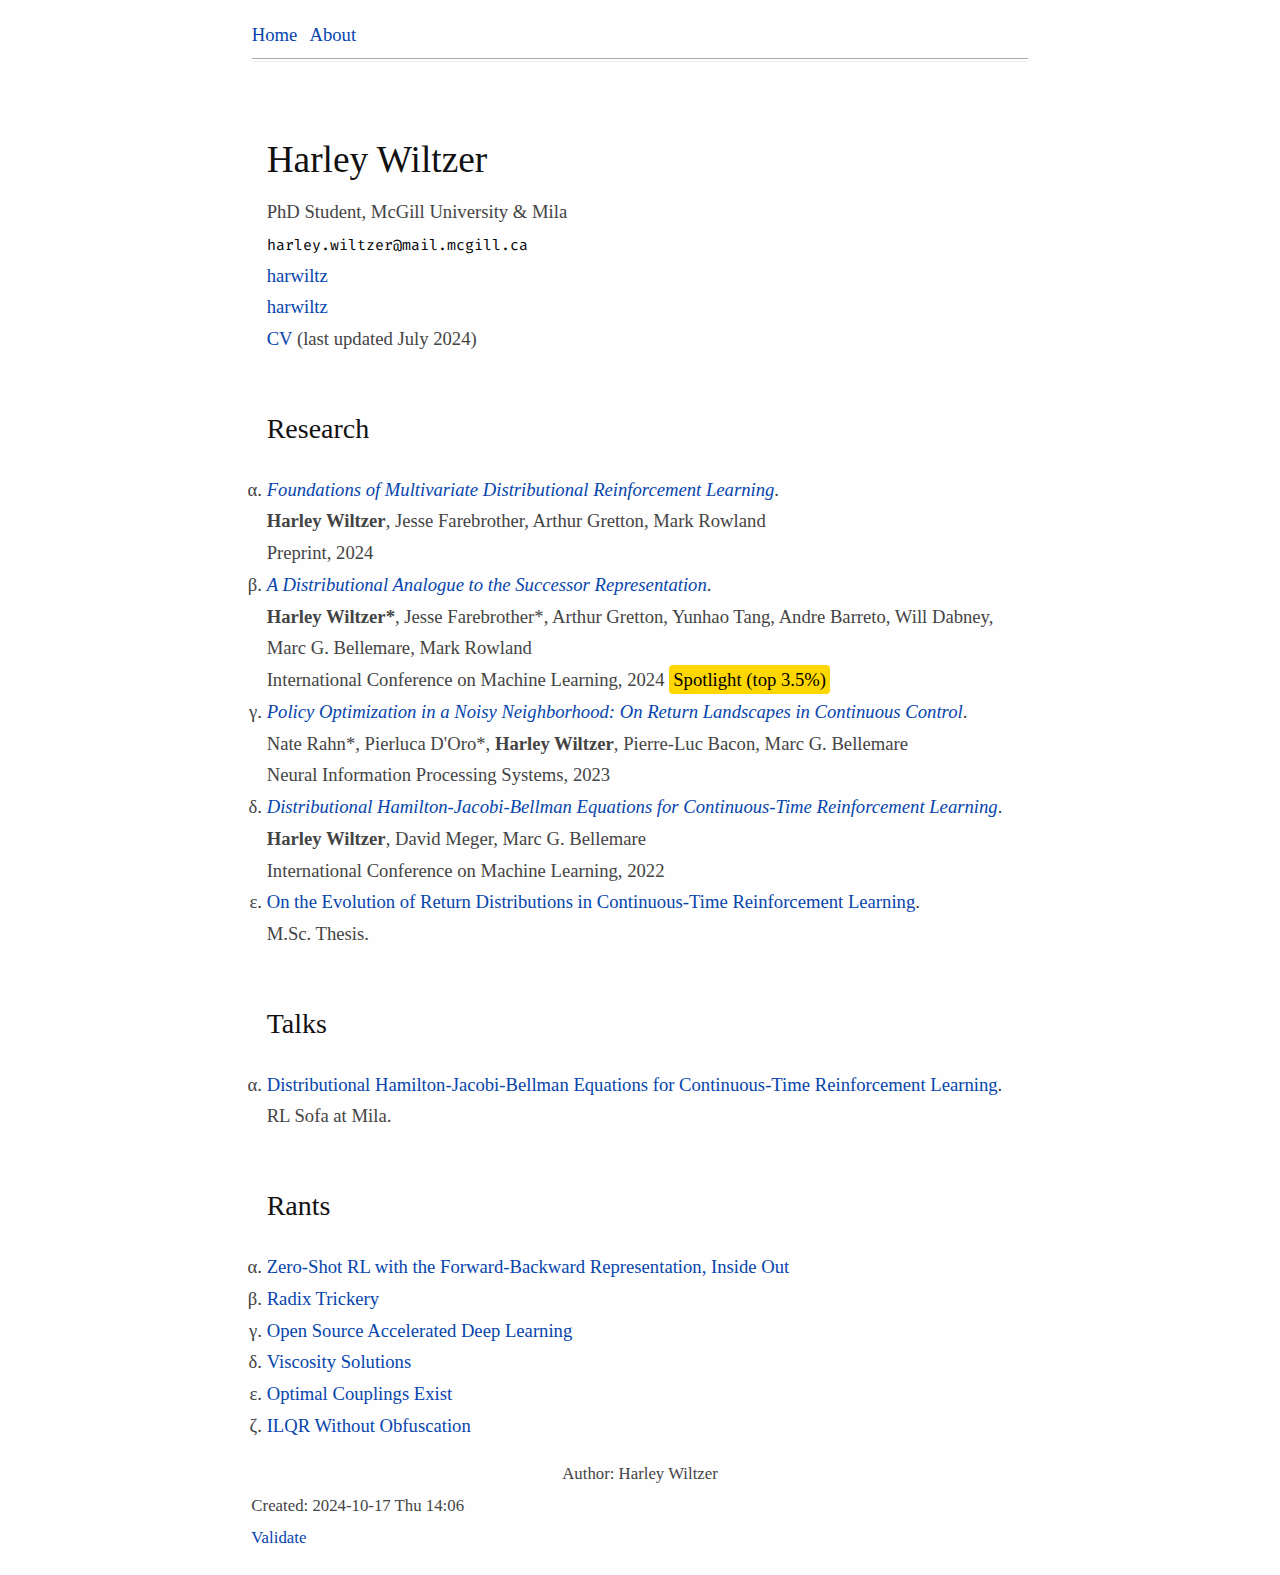
==== index.html @ ebabef5a "deploy: 1a855298e7307f3d6d4df804e8fd1040b493459b" ====
<?xml version="1.0" encoding="utf-8"?>
<!DOCTYPE html PUBLIC "-//W3C//DTD XHTML 1.0 Strict//EN"
"http://www.w3.org/TR/xhtml1/DTD/xhtml1-strict.dtd">
<html xmlns="http://www.w3.org/1999/xhtml" lang="en" xml:lang="en">
<head>
<!-- 2024-10-17 Thu 14:06 -->
<meta http-equiv="Content-Type" content="text/html;charset=utf-8" />
<meta name="viewport" content="width=device-width, initial-scale=1" />
<title>Harley Wiltzer</title>
<meta name="author" content="Harley Wiltzer" />
<meta name="generator" content="Org Mode" />
<style>
  #content { max-width: 60em; margin: auto; }
  .title  { text-align: center;
             margin-bottom: .2em; }
  .subtitle { text-align: center;
              font-size: medium;
              font-weight: bold;
              margin-top:0; }
  .todo   { font-family: monospace; color: red; }
  .done   { font-family: monospace; color: green; }
  .priority { font-family: monospace; color: orange; }
  .tag    { background-color: #eee; font-family: monospace;
            padding: 2px; font-size: 80%; font-weight: normal; }
  .timestamp { color: #bebebe; }
  .timestamp-kwd { color: #5f9ea0; }
  .org-right  { margin-left: auto; margin-right: 0px;  text-align: right; }
  .org-left   { margin-left: 0px;  margin-right: auto; text-align: left; }
  .org-center { margin-left: auto; margin-right: auto; text-align: center; }
  .underline { text-decoration: underline; }
  #postamble p, #preamble p { font-size: 90%; margin: .2em; }
  p.verse { margin-left: 3%; }
  pre {
    border: 1px solid #e6e6e6;
    border-radius: 3px;
    background-color: #f2f2f2;
    padding: 8pt;
    font-family: monospace;
    overflow: auto;
    margin: 1.2em;
  }
  pre.src {
    position: relative;
    overflow: auto;
  }
  pre.src:before {
    display: none;
    position: absolute;
    top: -8px;
    right: 12px;
    padding: 3px;
    color: #555;
    background-color: #f2f2f299;
  }
  pre.src:hover:before { display: inline; margin-top: 14px;}
  /* Languages per Org manual */
  pre.src-asymptote:before { content: 'Asymptote'; }
  pre.src-awk:before { content: 'Awk'; }
  pre.src-authinfo::before { content: 'Authinfo'; }
  pre.src-C:before { content: 'C'; }
  /* pre.src-C++ doesn't work in CSS */
  pre.src-clojure:before { content: 'Clojure'; }
  pre.src-css:before { content: 'CSS'; }
  pre.src-D:before { content: 'D'; }
  pre.src-ditaa:before { content: 'ditaa'; }
  pre.src-dot:before { content: 'Graphviz'; }
  pre.src-calc:before { content: 'Emacs Calc'; }
  pre.src-emacs-lisp:before { content: 'Emacs Lisp'; }
  pre.src-fortran:before { content: 'Fortran'; }
  pre.src-gnuplot:before { content: 'gnuplot'; }
  pre.src-haskell:before { content: 'Haskell'; }
  pre.src-hledger:before { content: 'hledger'; }
  pre.src-java:before { content: 'Java'; }
  pre.src-js:before { content: 'Javascript'; }
  pre.src-latex:before { content: 'LaTeX'; }
  pre.src-ledger:before { content: 'Ledger'; }
  pre.src-lisp:before { content: 'Lisp'; }
  pre.src-lilypond:before { content: 'Lilypond'; }
  pre.src-lua:before { content: 'Lua'; }
  pre.src-matlab:before { content: 'MATLAB'; }
  pre.src-mscgen:before { content: 'Mscgen'; }
  pre.src-ocaml:before { content: 'Objective Caml'; }
  pre.src-octave:before { content: 'Octave'; }
  pre.src-org:before { content: 'Org mode'; }
  pre.src-oz:before { content: 'OZ'; }
  pre.src-plantuml:before { content: 'Plantuml'; }
  pre.src-processing:before { content: 'Processing.js'; }
  pre.src-python:before { content: 'Python'; }
  pre.src-R:before { content: 'R'; }
  pre.src-ruby:before { content: 'Ruby'; }
  pre.src-sass:before { content: 'Sass'; }
  pre.src-scheme:before { content: 'Scheme'; }
  pre.src-screen:before { content: 'Gnu Screen'; }
  pre.src-sed:before { content: 'Sed'; }
  pre.src-sh:before { content: 'shell'; }
  pre.src-sql:before { content: 'SQL'; }
  pre.src-sqlite:before { content: 'SQLite'; }
  /* additional languages in org.el's org-babel-load-languages alist */
  pre.src-forth:before { content: 'Forth'; }
  pre.src-io:before { content: 'IO'; }
  pre.src-J:before { content: 'J'; }
  pre.src-makefile:before { content: 'Makefile'; }
  pre.src-maxima:before { content: 'Maxima'; }
  pre.src-perl:before { content: 'Perl'; }
  pre.src-picolisp:before { content: 'Pico Lisp'; }
  pre.src-scala:before { content: 'Scala'; }
  pre.src-shell:before { content: 'Shell Script'; }
  pre.src-ebnf2ps:before { content: 'ebfn2ps'; }
  /* additional language identifiers per "defun org-babel-execute"
       in ob-*.el */
  pre.src-cpp:before  { content: 'C++'; }
  pre.src-abc:before  { content: 'ABC'; }
  pre.src-coq:before  { content: 'Coq'; }
  pre.src-groovy:before  { content: 'Groovy'; }
  /* additional language identifiers from org-babel-shell-names in
     ob-shell.el: ob-shell is the only babel language using a lambda to put
     the execution function name together. */
  pre.src-bash:before  { content: 'bash'; }
  pre.src-csh:before  { content: 'csh'; }
  pre.src-ash:before  { content: 'ash'; }
  pre.src-dash:before  { content: 'dash'; }
  pre.src-ksh:before  { content: 'ksh'; }
  pre.src-mksh:before  { content: 'mksh'; }
  pre.src-posh:before  { content: 'posh'; }
  /* Additional Emacs modes also supported by the LaTeX listings package */
  pre.src-ada:before { content: 'Ada'; }
  pre.src-asm:before { content: 'Assembler'; }
  pre.src-caml:before { content: 'Caml'; }
  pre.src-delphi:before { content: 'Delphi'; }
  pre.src-html:before { content: 'HTML'; }
  pre.src-idl:before { content: 'IDL'; }
  pre.src-mercury:before { content: 'Mercury'; }
  pre.src-metapost:before { content: 'MetaPost'; }
  pre.src-modula-2:before { content: 'Modula-2'; }
  pre.src-pascal:before { content: 'Pascal'; }
  pre.src-ps:before { content: 'PostScript'; }
  pre.src-prolog:before { content: 'Prolog'; }
  pre.src-simula:before { content: 'Simula'; }
  pre.src-tcl:before { content: 'tcl'; }
  pre.src-tex:before { content: 'TeX'; }
  pre.src-plain-tex:before { content: 'Plain TeX'; }
  pre.src-verilog:before { content: 'Verilog'; }
  pre.src-vhdl:before { content: 'VHDL'; }
  pre.src-xml:before { content: 'XML'; }
  pre.src-nxml:before { content: 'XML'; }
  /* add a generic configuration mode; LaTeX export needs an additional
     (add-to-list 'org-latex-listings-langs '(conf " ")) in .emacs */
  pre.src-conf:before { content: 'Configuration File'; }

  table { border-collapse:collapse; }
  caption.t-above { caption-side: top; }
  caption.t-bottom { caption-side: bottom; }
  td, th { vertical-align:top;  }
  th.org-right  { text-align: center;  }
  th.org-left   { text-align: center;   }
  th.org-center { text-align: center; }
  td.org-right  { text-align: right;  }
  td.org-left   { text-align: left;   }
  td.org-center { text-align: center; }
  dt { font-weight: bold; }
  .footpara { display: inline; }
  .footdef  { margin-bottom: 1em; }
  .figure { padding: 1em; }
  .figure p { text-align: center; }
  .equation-container {
    display: table;
    text-align: center;
    width: 100%;
  }
  .equation {
    vertical-align: middle;
  }
  .equation-label {
    display: table-cell;
    text-align: right;
    vertical-align: middle;
  }
  .inlinetask {
    padding: 10px;
    border: 2px solid gray;
    margin: 10px;
    background: #ffffcc;
  }
  #org-div-home-and-up
   { text-align: right; font-size: 70%; white-space: nowrap; }
  textarea { overflow-x: auto; }
  .linenr { font-size: smaller }
  .code-highlighted { background-color: #ffff00; }
  .org-info-js_info-navigation { border-style: none; }
  #org-info-js_console-label
    { font-size: 10px; font-weight: bold; white-space: nowrap; }
  .org-info-js_search-highlight
    { background-color: #ffff00; color: #000000; font-weight: bold; }
  .org-svg { }
</style>
<link rel="stylesheet" type="text/css" href="./assets/css/homepage.css"/>
<link rel="stylesheet" type="text/css" href="./assets/css/pandoc.css" />
<link rel="stylesheet" type="text/css" href="./assets/css/navbar.css" />
<link rel="stylesheet" href="https://cdnjs.cloudflare.com/ajax/libs/font-awesome/6.1.1/css/all.min.css" integrity="sha512-KfkfwYDsLkIlwQp6LFnl8zNdLGxu9YAA1QvwINks4PhcElQSvqcyVLLD9aMhXd13uQjoXtEKNosOWaZqXgel0g==" crossorigin="anonymous" referrerpolicy="no-referrer" />
</head>
<body>
<div id="content" class="content">
<div class="header-navbar" id="org670c1ce">
<ul class="org-ul">
<li><a href="././index.html">Home</a></li>
<li><a href="././about">About</a></li>
</ul>
<hr />

</div>

<div id="outline-container-org9ccba38" class="outline-2">
<h2 id="org9ccba38">Harley Wiltzer</h2>
<div class="outline-text-2" id="text-org9ccba38">
<div class="coordinates" id="orgf8fb5f2">
<ul class="org-ul">
<li>PhD Student, McGill University &amp; Mila</li>
<li><icon class="fa-solid fa-envelope-open"></icon> <code>harley.wiltzer@mail.mcgill.ca</code></li>
<li><icon class="fa-brands fa-github"></icon> <a href="https://github.com/harwiltz">harwiltz</a></li>
<li><icon class="fa-brands fa-gitlab"></icon> <a href="https://gitlab.com/harwiltz">harwiltz</a></li>
<li><icon class="fa-solid fa-pen-nib"></icon> <a href="./assets/AcademicCV.pdf">CV</a> (last updated July 2024)</li>
</ul>

</div>
</div>

<div id="outline-container-orgef815a5" class="outline-3">
<h3 id="orgef815a5">Research</h3>
<div class="outline-text-3" id="text-orgef815a5">
<div class="research-list" id="org866beda">
<ol class="org-ol">
<li><i><a href="https://arxiv.org/abs/2409.00328">Foundations of Multivariate Distributional Reinforcement Learning</a></i>. 
   <br>
<b>Harley Wiltzer</b>, Jesse Farebrother, Arthur Gretton, Mark Rowland 
   <br>
Preprint, 2024</li>
<li><i><a href="https://deepmind.google/research/publications/44717/">A
Distributional Analogue to the Successor Representation</a></i>. 
   <br>
<b>Harley Wiltzer*</b>, Jesse Farebrother*, Arthur Gretton, Yunhao Tang,
Andre Barreto, Will Dabney, Marc G. Bellemare, Mark Rowland 
   <br>
International Conference on Machine Learning, 2024
<span class="spotlight"> Spotlight (top 3.5%)</span></li>
<li><i><a href="https://arxiv.org/abs/2309.14597">Policy Optimization in a Noisy
Neighborhood: On Return Landscapes in Continuous
Control</a></i>.  <br>
Nate Rahn*, Pierluca D'Oro*, <b>Harley Wiltzer</b>, Pierre-Luc Bacon,
Marc G. Bellemare  <br>
Neural Information Processing Systems, 2023</li>
<li><i><a href="https://arxiv.org/abs/2205.12184">Distributional Hamilton-Jacobi-Bellman Equations for
Continuous-Time Reinforcement Learning</a></i>.  <br>
<b>Harley Wiltzer</b>, David Meger, Marc G. Bellemare  <br>
International Conference on Machine Learning, 2022</li>
<li><a href="./assets/thesis-msc.pdf">On the Evolution of Return Distributions in Continuous-Time
Reinforcement Learning</a>.  <br>
M.Sc. Thesis.</li>
</ol>

</div>
</div>
</div>

<div id="outline-container-org87c68a9" class="outline-3">
<h3 id="org87c68a9">Talks</h3>
<div class="outline-text-3" id="text-org87c68a9">
<div class="research-list" id="org5a7d0ac">
<ol class="org-ol">
<li><a href="https://bluejeans.com/s/bSa8N0a2wkS">Distributional Hamilton-Jacobi-Bellman Equations for
Continuous-Time Reinforcement Learning</a>.  <br>
RL Sofa at Mila.</li>
</ol>

</div>
</div>
</div>

<div id="outline-container-org24cb361" class="outline-3">
<h3 id="org24cb361">Rants</h3>
<div class="outline-text-3" id="text-org24cb361">
<div class="post-list" id="org15678f7">
<ol class="org-ol">
<li><a href="./posts/20240104-forward-backward/index.html">Zero-Shot RL with the Forward-Backward Representation, Inside Out</a></li>
<li><a href="./posts/20221202-radix-trickery/index.html">Radix Trickery</a></li>
<li><a href="./posts/20201201-amd-gpu/index.html">Open Source Accelerated Deep Learning</a></li>
<li><a href="./posts/20200901-viscosity-solutions/index.html">Viscosity Solutions</a></li>
<li><a href="./posts/20200501-optimal-couplings/index.html">Optimal Couplings Exist</a></li>
<li><a href="./posts/20200201-ilqr/index.html">ILQR Without Obfuscation</a></li>
</ol>

</div>
</div>
</div>
</div>
</div>
<div id="postamble" class="status">
<p class="author">Author: Harley Wiltzer</p>
<p class="date">Created: 2024-10-17 Thu 14:06</p>
<p class="validation"><a href="https://validator.w3.org/check?uri=referer">Validate</a></p>
</div>
</body>
</html>
---- assets/css/homepage.css ----
.outline-2 {
    margin: 1em;
}

.coordinates ul {
    list-style-type: none;
    padding: 0;
    margin-top: -1em;
}
.coordinates li {
    padding: 0;
}

.post-list ol {
    list-style-type: lower-greek;
    padding: 0;
}

.research-list ol {
    list-style-type: lower-greek;
    padding: 0;
}

.spotlight {
    color: black;
    background-color: gold;
    border-radius: 4px;
    padding: 4px;
}
---- assets/css/pandoc.css ----
/*22
 * I add this to html files generated with pandoc.
 */
@import url('https://fonts.googleapis.com/css2?family=Fira+Code&display=swap');

html {
  font-size: 100%;
  overflow-y: scroll;
  -webkit-text-size-adjust: 100%;
  -ms-text-size-adjust: 100%;
}

body {
  color: #444;
  font-family: Georgia, Palatino, 'Palatino Linotype', Times, 'Times New Roman', serif;
  font-size: 14pt;
  line-height: 1.7;
  padding: 1em;
  margin: auto;
  max-width: 42em;
  background: #fefefe;
}

.hero {
    margin-left: -50vw;
    width: 100vw;
    left: 50%;
    position: relative;
}

a {
  color: #0645ad;
  text-decoration: none;
}

a:visited {
  color: #0b0080;
}

a:hover {
  color: #06e;
}

a:active {
  color: #faa700;
}

a:focus {
  outline: thin dotted;
}

*::-moz-selection {
  background: rgba(255, 255, 0, 0.3);
  color: #000;
}

*::selection {
  background: rgba(255, 255, 0, 0.3);
  color: #000;
}

a::-moz-selection {
  background: rgba(255, 255, 0, 0.3);
  color: #0645ad;
}

a::selection {
  background: rgba(255, 255, 0, 0.3);
  color: #0645ad;
}

p {
  margin: 1em 0;
}

img {
  max-width: 100%;
}

h1, h2, h3, h4, h5, h6 {
  color: #111;
  line-height: 125%;
  margin-top: 2em;
  font-weight: normal;
}

h4, h5, h6 {
  font-weight: bold;
}

h1 {
  font-size: 2.5em;
}

h2 {
  font-size: 2em;
}

h3 {
  font-size: 1.5em;
}

h4 {
  font-size: 1.2em;
}

h5 {
  font-size: 1em;
}

h6 {
  font-size: 0.9em;
}

blockquote {
  color: #666666;
  margin: 0;
  padding-left: 3em;
  border-left: 0.5em #EEE solid;
}

hr {
  display: block;
  height: 2px;
  border: 0;
  border-top: 1px solid #aaa;
  border-bottom: 1px solid #eee;
  margin: 1em 0;
  padding: 0;
}

pre, code, kbd, samp {
  color: #000;
  font-family: 'Fira Code', monospace;
  _font-family: 'Fira Code', monospace;
  font-size: 0.8em;
}

pre {
  white-space: pre;
  white-space: pre-wrap;
  word-wrap: break-word;
}

b, strong {
  font-weight: bold;
}

dfn {
  font-style: italic;
}

ins {
  background: #ff9;
  color: #000;
  text-decoration: none;
}

mark {
  background: #ff0;
  color: #000;
  font-style: italic;
  font-weight: bold;
}

sub, sup {
  font-size: 75%;
  line-height: 0;
  position: relative;
  vertical-align: baseline;
}

sup {
  top: -0.5em;
}

sub {
  bottom: -0.25em;
}

ul, ol {
  margin: 1em 0;
  padding: 0 0 0 2em;
}

li p:last-child {
  margin-bottom: 0;
}

ul ul, ol ol {
  margin: .3em 0;
}

dl {
  margin-bottom: 1em;
}

dt {
  font-weight: bold;
  margin-bottom: .8em;
}

dd {
  margin: 0 0 .8em 2em;
}

dd:last-child {
  margin-bottom: 0;
}

img {
  border: 0;
  -ms-interpolation-mode: bicubic;
  vertical-align: middle;
}

figure {
  display: block;
  text-align: center;
  margin: 1em 0;
}

figure img {
  border: none;
  margin: 0 auto;
}

figcaption {
  font-size: 0.8em;
  font-style: italic;
  margin: 0 0 .8em;
}

table {
  margin-bottom: 2em;
  border-bottom: 1px solid #ddd;
  border-right: 1px solid #ddd;
  border-spacing: 0;
  border-collapse: collapse;
}

table th {
  padding: .2em 1em;
  background-color: #eee;
  border-top: 1px solid #ddd;
  border-left: 1px solid #ddd;
}

table td {
  padding: .2em 1em;
  border-top: 1px solid #ddd;
  border-left: 1px solid #ddd;
  vertical-align: top;
}

.author {
  font-size: 1.2em;
  text-align: center;
}

.theorem, .definition, .lemma, .corollary, .proposition {
    box-shadow: inset 2pt 2pt 6pt 4pt rgba(0, 0, 0, 0.2);
    background-color: #eeeeee;
    padding: 6pt;
    margin: 8pt;
}

.theorem:before {
    content: "Theorem: ";
    font-weight: bold;
}

.proposition:before {
    content: "Proposition: ";
    font-weight: bold;
}

.definition:before {
    content: "Definition: ";
    font-weight: bold;
}

.lemma:before {
    content: "Lemma: ";
    font-weight: bold;
}

.corollary:before {
    content: "Corollary: ";
    font-weight: bold;
}
.proof:before {
    content: "Proof";
    font-weight: bold;
    font-style: normal;
}

.proof {
    margin: 12pt;
    padding: 2pt;
    background-color: #00f1;
    border: 2px;
    border-style: dashed;
    border-color: #00f3;
    border-radius: 4px;
}

.proof:after {
    content: "QED.";
    font-weight: 800;
}

@media only screen and (min-width: 480px) {
  body {
    font-size: 12pt;
  }
}
@media only screen and (min-width: 768px) {
  body {
    font-size: 14pt;
  }
}
@media print {
  * {
    background: transparent !important;
    color: black !important;
    filter: none !important;
    -ms-filter: none !important;
  }

  body {
    font-size: 12pt;
    max-width: 100%;
  }

  a, a:visited {
    text-decoration: underline;
  }

  hr {
    height: 1px;
    border: 0;
    border-bottom: 1px solid black;
  }

  a[href]:after {
    content: " (" attr(href) ")";
  }

  abbr[title]:after {
    content: " (" attr(title) ")";
  }

  .ir a:after, a[href^="javascript:"]:after, a[href^="#"]:after {
    content: "";
  }

  pre, blockquote {
    border: 1px solid #999;
    padding-right: 1em;
    page-break-inside: avoid;
  }

  tr, img {
    page-break-inside: avoid;
  }

  img {
    max-width: 100% !important;
  }

  @page :left {
    margin: 15mm 20mm 15mm 10mm;
}

  @page :right {
    margin: 15mm 10mm 15mm 20mm;
}

  p, h2, h3 {
    orphans: 3;
    widows: 3;
  }

  h2, h3 {
    page-break-after: avoid;
  }
}
---- assets/css/navbar.css ----
.header-navbar li {
    display: inline-block;
    padding-left: 0.2em;
    padding-right: 0.2em;
    margin-bottom: 4px;
}

.header-navbar ul {
    list-style-type: none;
    left: 0;
    margin: 0;
    padding: 0;
}

.header-navbar hr {
    margin: 4px;
}
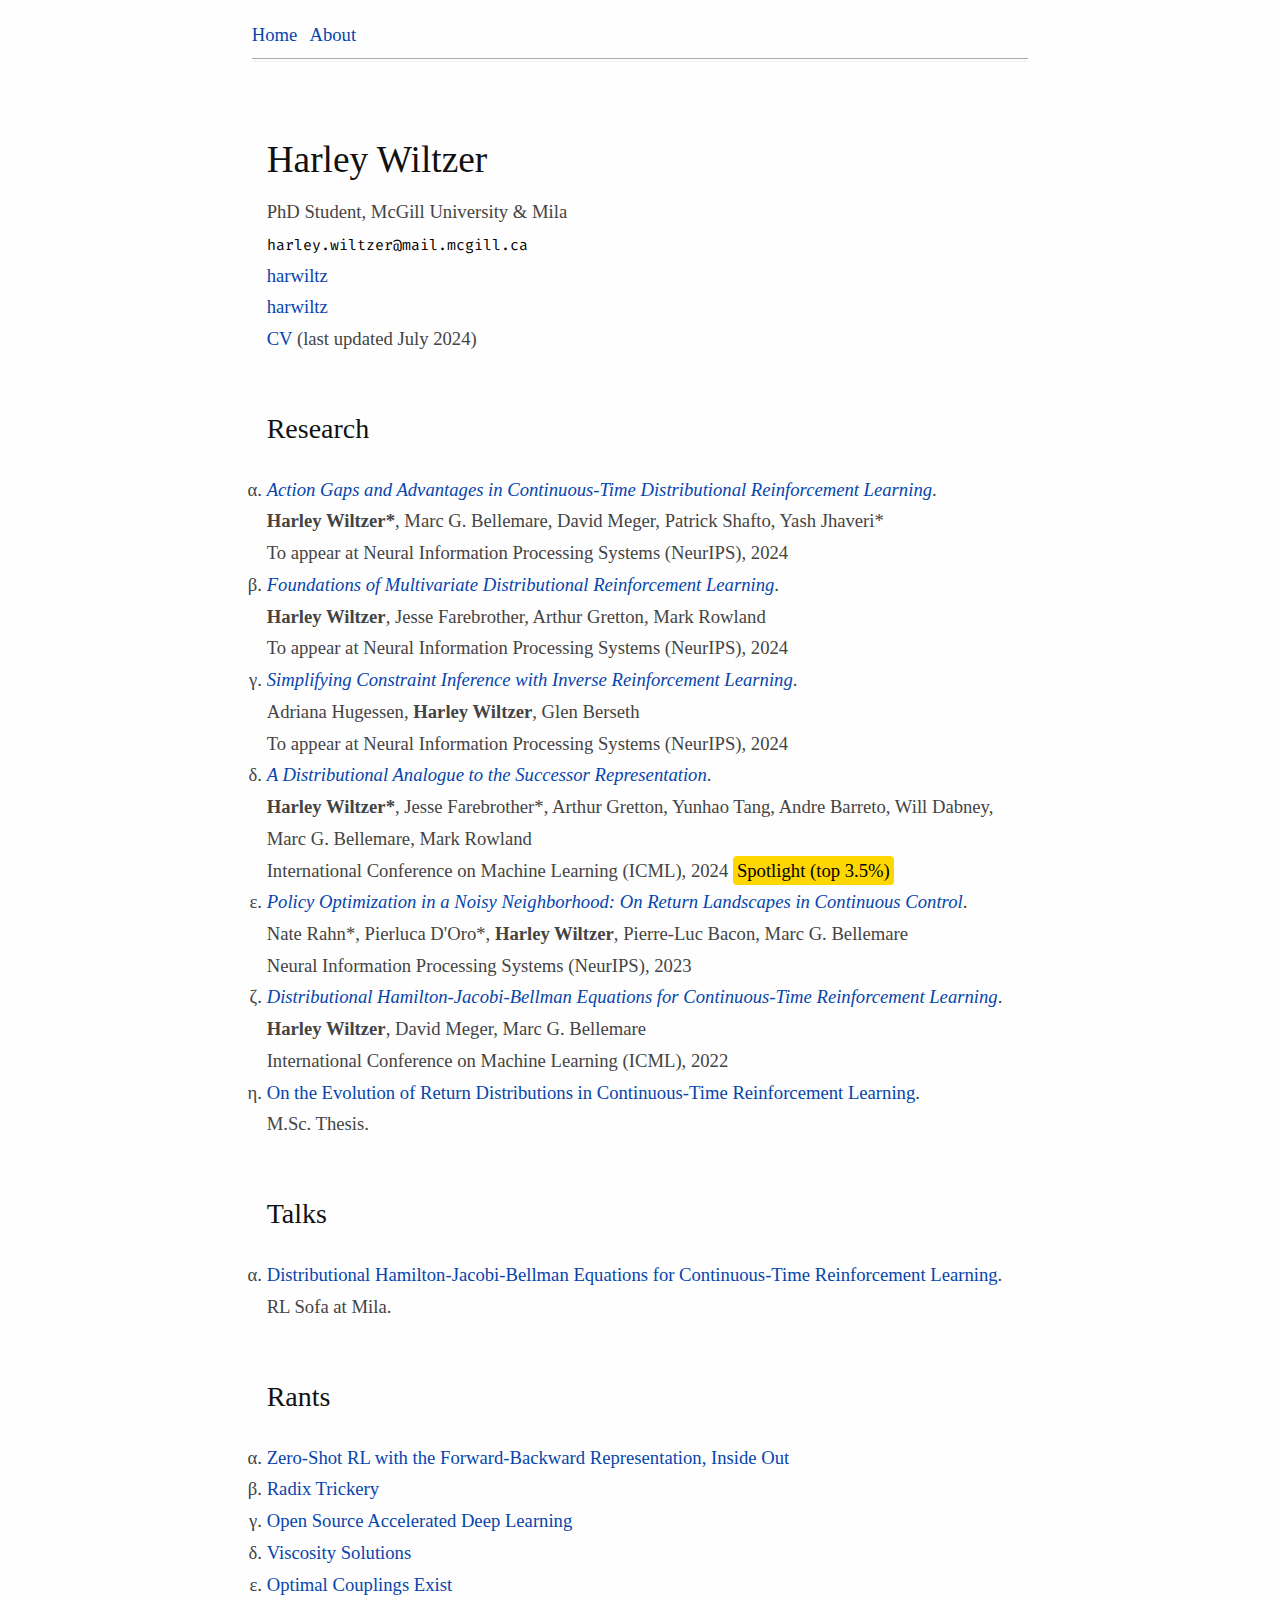
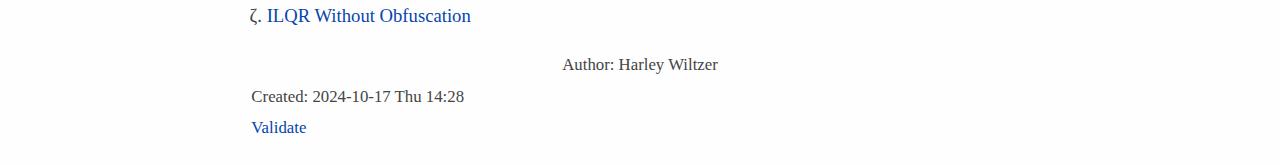
==== commit 39a3d117: "deploy: 612bffd8fd7f5335fdda4a09545459e39b99b3f1" ====
--- a/index.html
+++ b/index.html
@@ -3,7 +3,7 @@
 "http://www.w3.org/TR/xhtml1/DTD/xhtml1-strict.dtd">
 <html xmlns="http://www.w3.org/1999/xhtml" lang="en" xml:lang="en">
 <head>
-<!-- 2024-10-17 Thu 14:06 -->
+<!-- 2024-10-17 Thu 14:28 -->
 <meta http-equiv="Content-Type" content="text/html;charset=utf-8" />
 <meta name="viewport" content="width=device-width, initial-scale=1" />
 <title>Harley Wiltzer</title>
@@ -200,7 +200,7 @@
 </head>
 <body>
 <div id="content" class="content">
-<div class="header-navbar" id="org670c1ce">
+<div class="header-navbar" id="org473749e">
 <ul class="org-ul">
 <li><a href="././index.html">Home</a></li>
 <li><a href="././about">About</a></li>
@@ -209,10 +209,10 @@
 
 </div>
 
-<div id="outline-container-org9ccba38" class="outline-2">
-<h2 id="org9ccba38">Harley Wiltzer</h2>
-<div class="outline-text-2" id="text-org9ccba38">
-<div class="coordinates" id="orgf8fb5f2">
+<div id="outline-container-org077160f" class="outline-2">
+<h2 id="org077160f">Harley Wiltzer</h2>
+<div class="outline-text-2" id="text-org077160f">
+<div class="coordinates" id="org48b2574">
 <ul class="org-ul">
 <li>PhD Student, McGill University &amp; Mila</li>
 <li><icon class="fa-solid fa-envelope-open"></icon> <code>harley.wiltzer@mail.mcgill.ca</code></li>
@@ -224,34 +224,43 @@
 </div>
 </div>
 
-<div id="outline-container-orgef815a5" class="outline-3">
-<h3 id="orgef815a5">Research</h3>
-<div class="outline-text-3" id="text-orgef815a5">
-<div class="research-list" id="org866beda">
+<div id="outline-container-org1ceba35" class="outline-3">
+<h3 id="org1ceba35">Research</h3>
+<div class="outline-text-3" id="text-org1ceba35">
+<div class="research-list" id="org4fe06a3">
 <ol class="org-ol">
+<li><i><a href="https://arxiv.org/abs/2410.11022">Action Gaps and Advantages in Continuous-Time Distributional Reinforcement
+Learning</a></i>. <br>
+<b>Harley Wiltzer*</b>, Marc G. Bellemare, David Meger, Patrick Shafto, Yash
+Jhaveri* <br>
+To appear at Neural Information Processing Systems (NeurIPS), 2024</li>
 <li><i><a href="https://arxiv.org/abs/2409.00328">Foundations of Multivariate Distributional Reinforcement Learning</a></i>. 
    <br>
 <b>Harley Wiltzer</b>, Jesse Farebrother, Arthur Gretton, Mark Rowland 
    <br>
-Preprint, 2024</li>
+To appear at Neural Information Processing Systems (NeurIPS), 2024</li>
+<li><i><a href="https://openreview.net/pdf?id=hAH6ZBLOAB">Simplifying Constraint Inference with Inverse Reinforcement Learning</a></i>.
+<br>
+Adriana Hugessen, <b>Harley Wiltzer</b>, Glen Berseth <br>
+To appear at Neural Information Processing Systems (NeurIPS), 2024</li>
 <li><i><a href="https://deepmind.google/research/publications/44717/">A
 Distributional Analogue to the Successor Representation</a></i>. 
    <br>
 <b>Harley Wiltzer*</b>, Jesse Farebrother*, Arthur Gretton, Yunhao Tang,
 Andre Barreto, Will Dabney, Marc G. Bellemare, Mark Rowland 
    <br>
-International Conference on Machine Learning, 2024
+International Conference on Machine Learning (ICML), 2024
 <span class="spotlight"> Spotlight (top 3.5%)</span></li>
 <li><i><a href="https://arxiv.org/abs/2309.14597">Policy Optimization in a Noisy
 Neighborhood: On Return Landscapes in Continuous
 Control</a></i>.  <br>
 Nate Rahn*, Pierluca D'Oro*, <b>Harley Wiltzer</b>, Pierre-Luc Bacon,
 Marc G. Bellemare  <br>
-Neural Information Processing Systems, 2023</li>
+Neural Information Processing Systems (NeurIPS), 2023</li>
 <li><i><a href="https://arxiv.org/abs/2205.12184">Distributional Hamilton-Jacobi-Bellman Equations for
 Continuous-Time Reinforcement Learning</a></i>.  <br>
 <b>Harley Wiltzer</b>, David Meger, Marc G. Bellemare  <br>
-International Conference on Machine Learning, 2022</li>
+International Conference on Machine Learning (ICML), 2022</li>
 <li><a href="./assets/thesis-msc.pdf">On the Evolution of Return Distributions in Continuous-Time
 Reinforcement Learning</a>.  <br>
 M.Sc. Thesis.</li>
@@ -261,10 +270,10 @@
 </div>
 </div>
 
-<div id="outline-container-org87c68a9" class="outline-3">
-<h3 id="org87c68a9">Talks</h3>
-<div class="outline-text-3" id="text-org87c68a9">
-<div class="research-list" id="org5a7d0ac">
+<div id="outline-container-org314b452" class="outline-3">
+<h3 id="org314b452">Talks</h3>
+<div class="outline-text-3" id="text-org314b452">
+<div class="research-list" id="org59052d8">
 <ol class="org-ol">
 <li><a href="https://bluejeans.com/s/bSa8N0a2wkS">Distributional Hamilton-Jacobi-Bellman Equations for
 Continuous-Time Reinforcement Learning</a>.  <br>
@@ -275,10 +284,10 @@
 </div>
 </div>
 
-<div id="outline-container-org24cb361" class="outline-3">
-<h3 id="org24cb361">Rants</h3>
-<div class="outline-text-3" id="text-org24cb361">
-<div class="post-list" id="org15678f7">
+<div id="outline-container-org6637371" class="outline-3">
+<h3 id="org6637371">Rants</h3>
+<div class="outline-text-3" id="text-org6637371">
+<div class="post-list" id="org9ad0926">
 <ol class="org-ol">
 <li><a href="./posts/20240104-forward-backward/index.html">Zero-Shot RL with the Forward-Backward Representation, Inside Out</a></li>
 <li><a href="./posts/20221202-radix-trickery/index.html">Radix Trickery</a></li>
@@ -295,7 +304,7 @@
 </div>
 <div id="postamble" class="status">
 <p class="author">Author: Harley Wiltzer</p>
-<p class="date">Created: 2024-10-17 Thu 14:06</p>
+<p class="date">Created: 2024-10-17 Thu 14:28</p>
 <p class="validation"><a href="https://validator.w3.org/check?uri=referer">Validate</a></p>
 </div>
 </body>
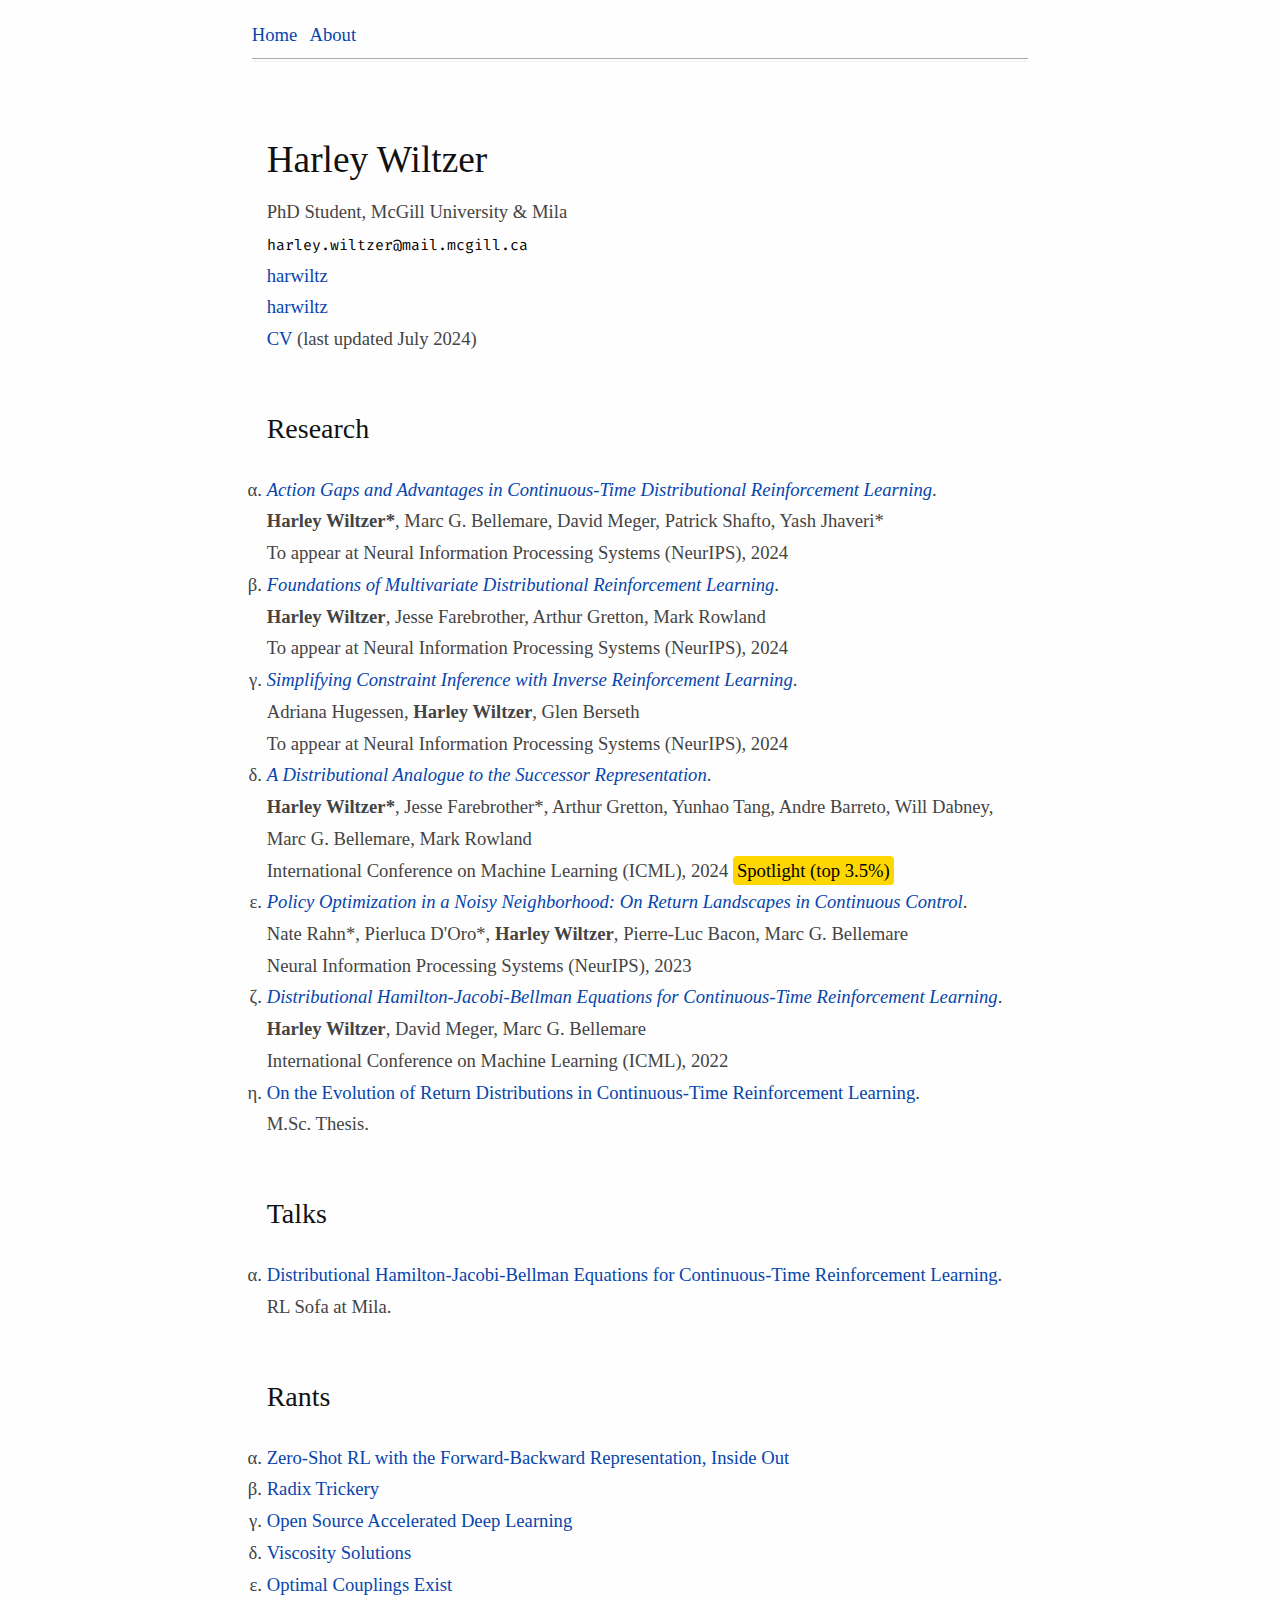
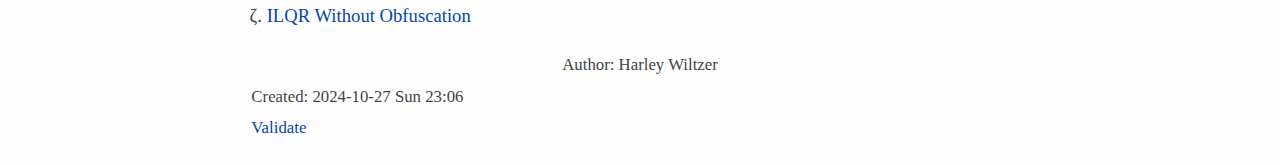
==== commit 61df8e17: "deploy: fc67315aad401dc85197e51dcfa925242e82dae2" ====
--- a/index.html
+++ b/index.html
@@ -3,7 +3,7 @@
 "http://www.w3.org/TR/xhtml1/DTD/xhtml1-strict.dtd">
 <html xmlns="http://www.w3.org/1999/xhtml" lang="en" xml:lang="en">
 <head>
-<!-- 2024-10-17 Thu 14:28 -->
+<!-- 2024-10-27 Sun 23:06 -->
 <meta http-equiv="Content-Type" content="text/html;charset=utf-8" />
 <meta name="viewport" content="width=device-width, initial-scale=1" />
 <title>Harley Wiltzer</title>
@@ -200,7 +200,7 @@
 </head>
 <body>
 <div id="content" class="content">
-<div class="header-navbar" id="org473749e">
+<div class="header-navbar" id="orgc197445">
 <ul class="org-ul">
 <li><a href="././index.html">Home</a></li>
 <li><a href="././about">About</a></li>
@@ -209,10 +209,10 @@
 
 </div>
 
-<div id="outline-container-org077160f" class="outline-2">
-<h2 id="org077160f">Harley Wiltzer</h2>
-<div class="outline-text-2" id="text-org077160f">
-<div class="coordinates" id="org48b2574">
+<div id="outline-container-org7391fe3" class="outline-2">
+<h2 id="org7391fe3">Harley Wiltzer</h2>
+<div class="outline-text-2" id="text-org7391fe3">
+<div class="coordinates" id="orgd27a293">
 <ul class="org-ul">
 <li>PhD Student, McGill University &amp; Mila</li>
 <li><icon class="fa-solid fa-envelope-open"></icon> <code>harley.wiltzer@mail.mcgill.ca</code></li>
@@ -224,45 +224,45 @@
 </div>
 </div>
 
-<div id="outline-container-org1ceba35" class="outline-3">
-<h3 id="org1ceba35">Research</h3>
-<div class="outline-text-3" id="text-org1ceba35">
-<div class="research-list" id="org4fe06a3">
+<div id="outline-container-orga71bf0f" class="outline-3">
+<h3 id="orga71bf0f">Research</h3>
+<div class="outline-text-3" id="text-orga71bf0f">
+<div class="research-list" id="org7b770cd">
 <ol class="org-ol">
 <li><i><a href="https://arxiv.org/abs/2410.11022">Action Gaps and Advantages in Continuous-Time Distributional Reinforcement
-Learning</a></i>. <br>
+Learning</a></i>. <br/>
 <b>Harley Wiltzer*</b>, Marc G. Bellemare, David Meger, Patrick Shafto, Yash
-Jhaveri* <br>
+Jhaveri* <br/>
 To appear at Neural Information Processing Systems (NeurIPS), 2024</li>
 <li><i><a href="https://arxiv.org/abs/2409.00328">Foundations of Multivariate Distributional Reinforcement Learning</a></i>. 
-   <br>
+   <br/>
 <b>Harley Wiltzer</b>, Jesse Farebrother, Arthur Gretton, Mark Rowland 
-   <br>
+   <br/>
 To appear at Neural Information Processing Systems (NeurIPS), 2024</li>
 <li><i><a href="https://openreview.net/pdf?id=hAH6ZBLOAB">Simplifying Constraint Inference with Inverse Reinforcement Learning</a></i>.
-<br>
-Adriana Hugessen, <b>Harley Wiltzer</b>, Glen Berseth <br>
+<br/>
+Adriana Hugessen, <b>Harley Wiltzer</b>, Glen Berseth <br/>
 To appear at Neural Information Processing Systems (NeurIPS), 2024</li>
 <li><i><a href="https://deepmind.google/research/publications/44717/">A
 Distributional Analogue to the Successor Representation</a></i>. 
-   <br>
+   <br/>
 <b>Harley Wiltzer*</b>, Jesse Farebrother*, Arthur Gretton, Yunhao Tang,
 Andre Barreto, Will Dabney, Marc G. Bellemare, Mark Rowland 
-   <br>
+   <br/>
 International Conference on Machine Learning (ICML), 2024
 <span class="spotlight"> Spotlight (top 3.5%)</span></li>
 <li><i><a href="https://arxiv.org/abs/2309.14597">Policy Optimization in a Noisy
 Neighborhood: On Return Landscapes in Continuous
-Control</a></i>.  <br>
+Control</a></i>.  <br/>
 Nate Rahn*, Pierluca D'Oro*, <b>Harley Wiltzer</b>, Pierre-Luc Bacon,
-Marc G. Bellemare  <br>
+Marc G. Bellemare  <br/>
 Neural Information Processing Systems (NeurIPS), 2023</li>
 <li><i><a href="https://arxiv.org/abs/2205.12184">Distributional Hamilton-Jacobi-Bellman Equations for
-Continuous-Time Reinforcement Learning</a></i>.  <br>
-<b>Harley Wiltzer</b>, David Meger, Marc G. Bellemare  <br>
+Continuous-Time Reinforcement Learning</a></i>.  <br/>
+<b>Harley Wiltzer</b>, David Meger, Marc G. Bellemare  <br/>
 International Conference on Machine Learning (ICML), 2022</li>
 <li><a href="./assets/thesis-msc.pdf">On the Evolution of Return Distributions in Continuous-Time
-Reinforcement Learning</a>.  <br>
+Reinforcement Learning</a>.  <br/>
 M.Sc. Thesis.</li>
 </ol>
 
@@ -270,13 +270,13 @@
 </div>
 </div>
 
-<div id="outline-container-org314b452" class="outline-3">
-<h3 id="org314b452">Talks</h3>
-<div class="outline-text-3" id="text-org314b452">
-<div class="research-list" id="org59052d8">
+<div id="outline-container-org49415d1" class="outline-3">
+<h3 id="org49415d1">Talks</h3>
+<div class="outline-text-3" id="text-org49415d1">
+<div class="research-list" id="org51853e2">
 <ol class="org-ol">
 <li><a href="https://bluejeans.com/s/bSa8N0a2wkS">Distributional Hamilton-Jacobi-Bellman Equations for
-Continuous-Time Reinforcement Learning</a>.  <br>
+Continuous-Time Reinforcement Learning</a>.  <br/>
 RL Sofa at Mila.</li>
 </ol>
 
@@ -284,10 +284,10 @@
 </div>
 </div>
 
-<div id="outline-container-org6637371" class="outline-3">
-<h3 id="org6637371">Rants</h3>
-<div class="outline-text-3" id="text-org6637371">
-<div class="post-list" id="org9ad0926">
+<div id="outline-container-orge61d4e3" class="outline-3">
+<h3 id="orge61d4e3">Rants</h3>
+<div class="outline-text-3" id="text-orge61d4e3">
+<div class="post-list" id="orgee3d317">
 <ol class="org-ol">
 <li><a href="./posts/20240104-forward-backward/index.html">Zero-Shot RL with the Forward-Backward Representation, Inside Out</a></li>
 <li><a href="./posts/20221202-radix-trickery/index.html">Radix Trickery</a></li>
@@ -304,7 +304,7 @@
 </div>
 <div id="postamble" class="status">
 <p class="author">Author: Harley Wiltzer</p>
-<p class="date">Created: 2024-10-17 Thu 14:28</p>
+<p class="date">Created: 2024-10-27 Sun 23:06</p>
 <p class="validation"><a href="https://validator.w3.org/check?uri=referer">Validate</a></p>
 </div>
 </body>
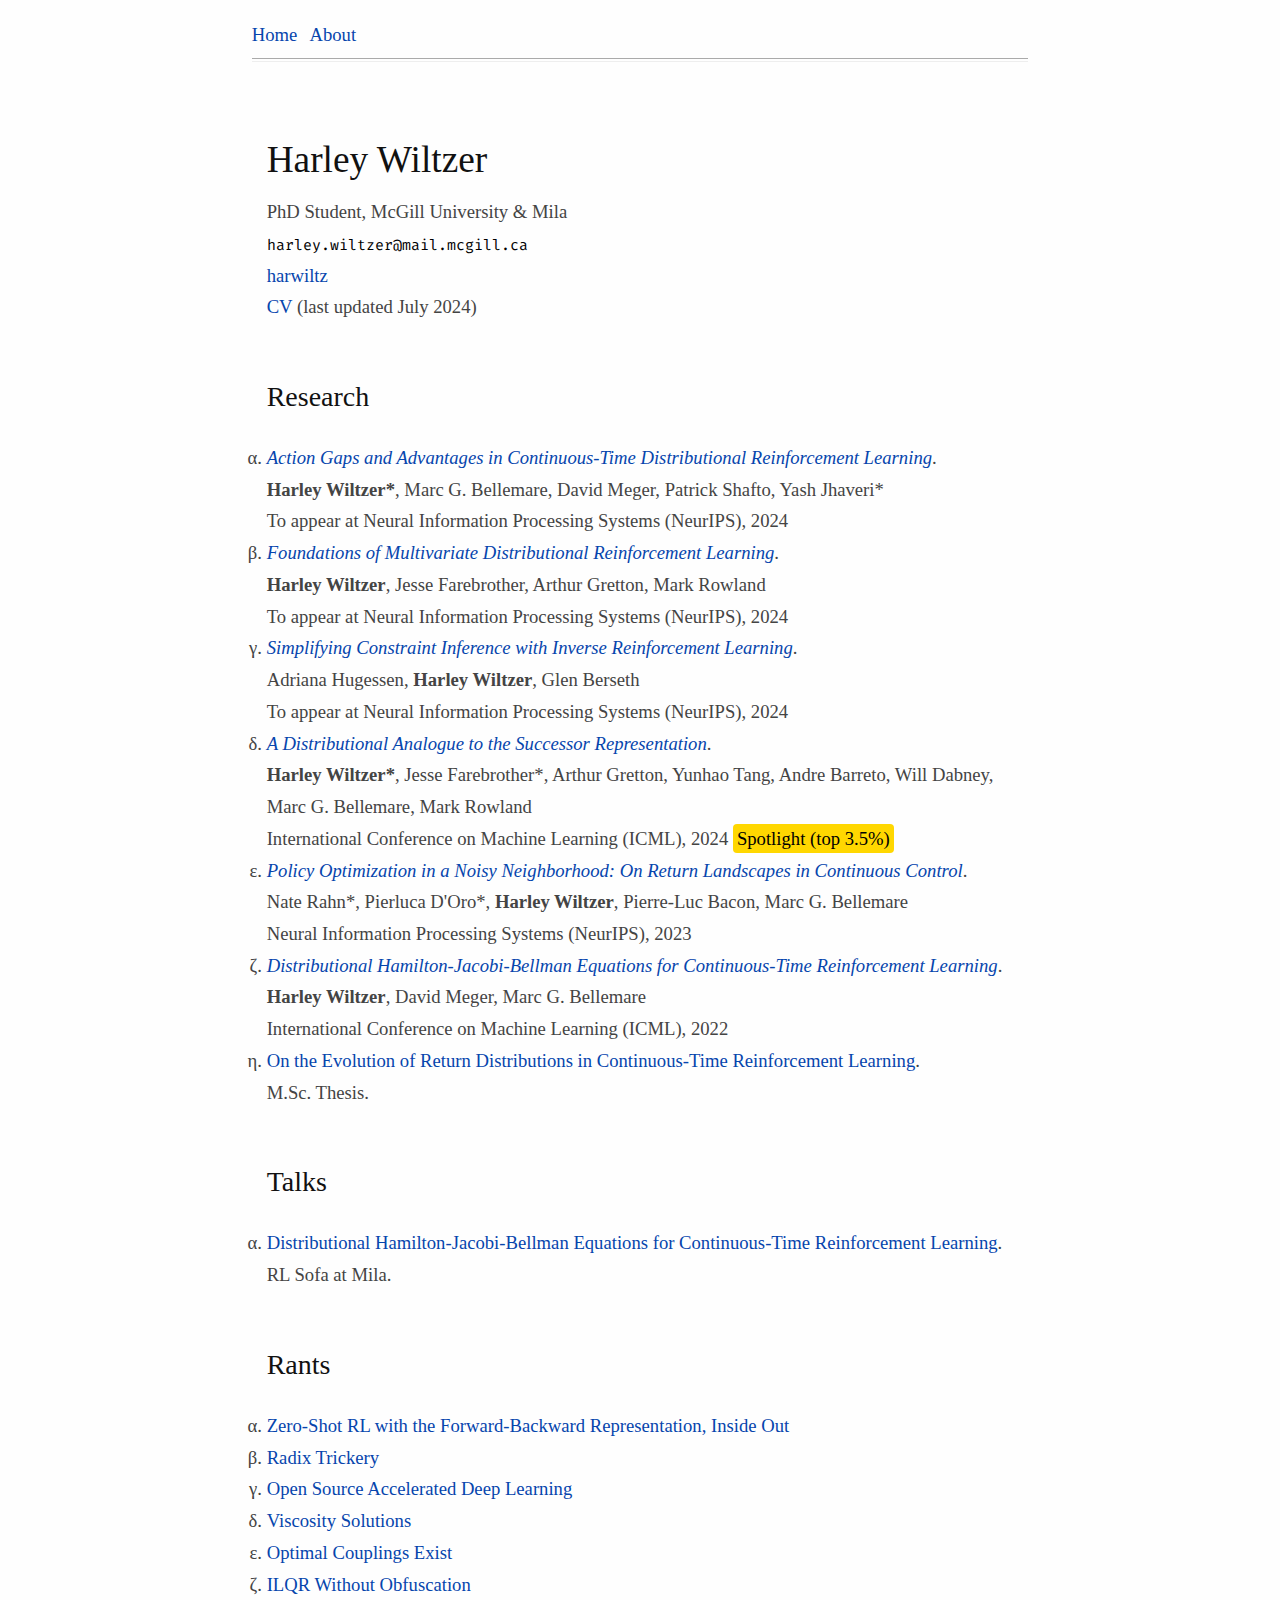
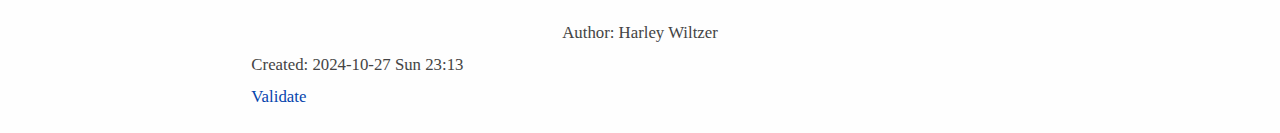
==== commit 9c079f56: "deploy: 911e57a9e6a2bd8412461f79a4448207be2b9386" ====
--- a/index.html
+++ b/index.html
@@ -3,7 +3,7 @@
 "http://www.w3.org/TR/xhtml1/DTD/xhtml1-strict.dtd">
 <html xmlns="http://www.w3.org/1999/xhtml" lang="en" xml:lang="en">
 <head>
-<!-- 2024-10-27 Sun 23:06 -->
+<!-- 2024-10-27 Sun 23:13 -->
 <meta http-equiv="Content-Type" content="text/html;charset=utf-8" />
 <meta name="viewport" content="width=device-width, initial-scale=1" />
 <title>Harley Wiltzer</title>
@@ -200,7 +200,7 @@
 </head>
 <body>
 <div id="content" class="content">
-<div class="header-navbar" id="orgc197445">
+<div class="header-navbar" id="org5fadbd0">
 <ul class="org-ul">
 <li><a href="././index.html">Home</a></li>
 <li><a href="././about">About</a></li>
@@ -209,25 +209,24 @@
 
 </div>
 
-<div id="outline-container-org7391fe3" class="outline-2">
-<h2 id="org7391fe3">Harley Wiltzer</h2>
-<div class="outline-text-2" id="text-org7391fe3">
-<div class="coordinates" id="orgd27a293">
+<div id="outline-container-orgfc4e41d" class="outline-2">
+<h2 id="orgfc4e41d">Harley Wiltzer</h2>
+<div class="outline-text-2" id="text-orgfc4e41d">
+<div class="coordinates" id="org49a6dc3">
 <ul class="org-ul">
 <li>PhD Student, McGill University &amp; Mila</li>
 <li><icon class="fa-solid fa-envelope-open"></icon> <code>harley.wiltzer@mail.mcgill.ca</code></li>
 <li><icon class="fa-brands fa-github"></icon> <a href="https://github.com/harwiltz">harwiltz</a></li>
-<li><icon class="fa-brands fa-gitlab"></icon> <a href="https://gitlab.com/harwiltz">harwiltz</a></li>
 <li><icon class="fa-solid fa-pen-nib"></icon> <a href="./assets/AcademicCV.pdf">CV</a> (last updated July 2024)</li>
 </ul>
 
 </div>
 </div>
 
-<div id="outline-container-orga71bf0f" class="outline-3">
-<h3 id="orga71bf0f">Research</h3>
-<div class="outline-text-3" id="text-orga71bf0f">
-<div class="research-list" id="org7b770cd">
+<div id="outline-container-orgb79de9c" class="outline-3">
+<h3 id="orgb79de9c">Research</h3>
+<div class="outline-text-3" id="text-orgb79de9c">
+<div class="research-list" id="orgabed6fd">
 <ol class="org-ol">
 <li><i><a href="https://arxiv.org/abs/2410.11022">Action Gaps and Advantages in Continuous-Time Distributional Reinforcement
 Learning</a></i>. <br/>
@@ -270,10 +269,10 @@
 </div>
 </div>
 
-<div id="outline-container-org49415d1" class="outline-3">
-<h3 id="org49415d1">Talks</h3>
-<div class="outline-text-3" id="text-org49415d1">
-<div class="research-list" id="org51853e2">
+<div id="outline-container-orga426f7d" class="outline-3">
+<h3 id="orga426f7d">Talks</h3>
+<div class="outline-text-3" id="text-orga426f7d">
+<div class="research-list" id="orgdd8ddb7">
 <ol class="org-ol">
 <li><a href="https://bluejeans.com/s/bSa8N0a2wkS">Distributional Hamilton-Jacobi-Bellman Equations for
 Continuous-Time Reinforcement Learning</a>.  <br/>
@@ -284,10 +283,10 @@
 </div>
 </div>
 
-<div id="outline-container-orge61d4e3" class="outline-3">
-<h3 id="orge61d4e3">Rants</h3>
-<div class="outline-text-3" id="text-orge61d4e3">
-<div class="post-list" id="orgee3d317">
+<div id="outline-container-org0bcb445" class="outline-3">
+<h3 id="org0bcb445">Rants</h3>
+<div class="outline-text-3" id="text-org0bcb445">
+<div class="post-list" id="org3d51e93">
 <ol class="org-ol">
 <li><a href="./posts/20240104-forward-backward/index.html">Zero-Shot RL with the Forward-Backward Representation, Inside Out</a></li>
 <li><a href="./posts/20221202-radix-trickery/index.html">Radix Trickery</a></li>
@@ -304,7 +303,7 @@
 </div>
 <div id="postamble" class="status">
 <p class="author">Author: Harley Wiltzer</p>
-<p class="date">Created: 2024-10-27 Sun 23:06</p>
+<p class="date">Created: 2024-10-27 Sun 23:13</p>
 <p class="validation"><a href="https://validator.w3.org/check?uri=referer">Validate</a></p>
 </div>
 </body>
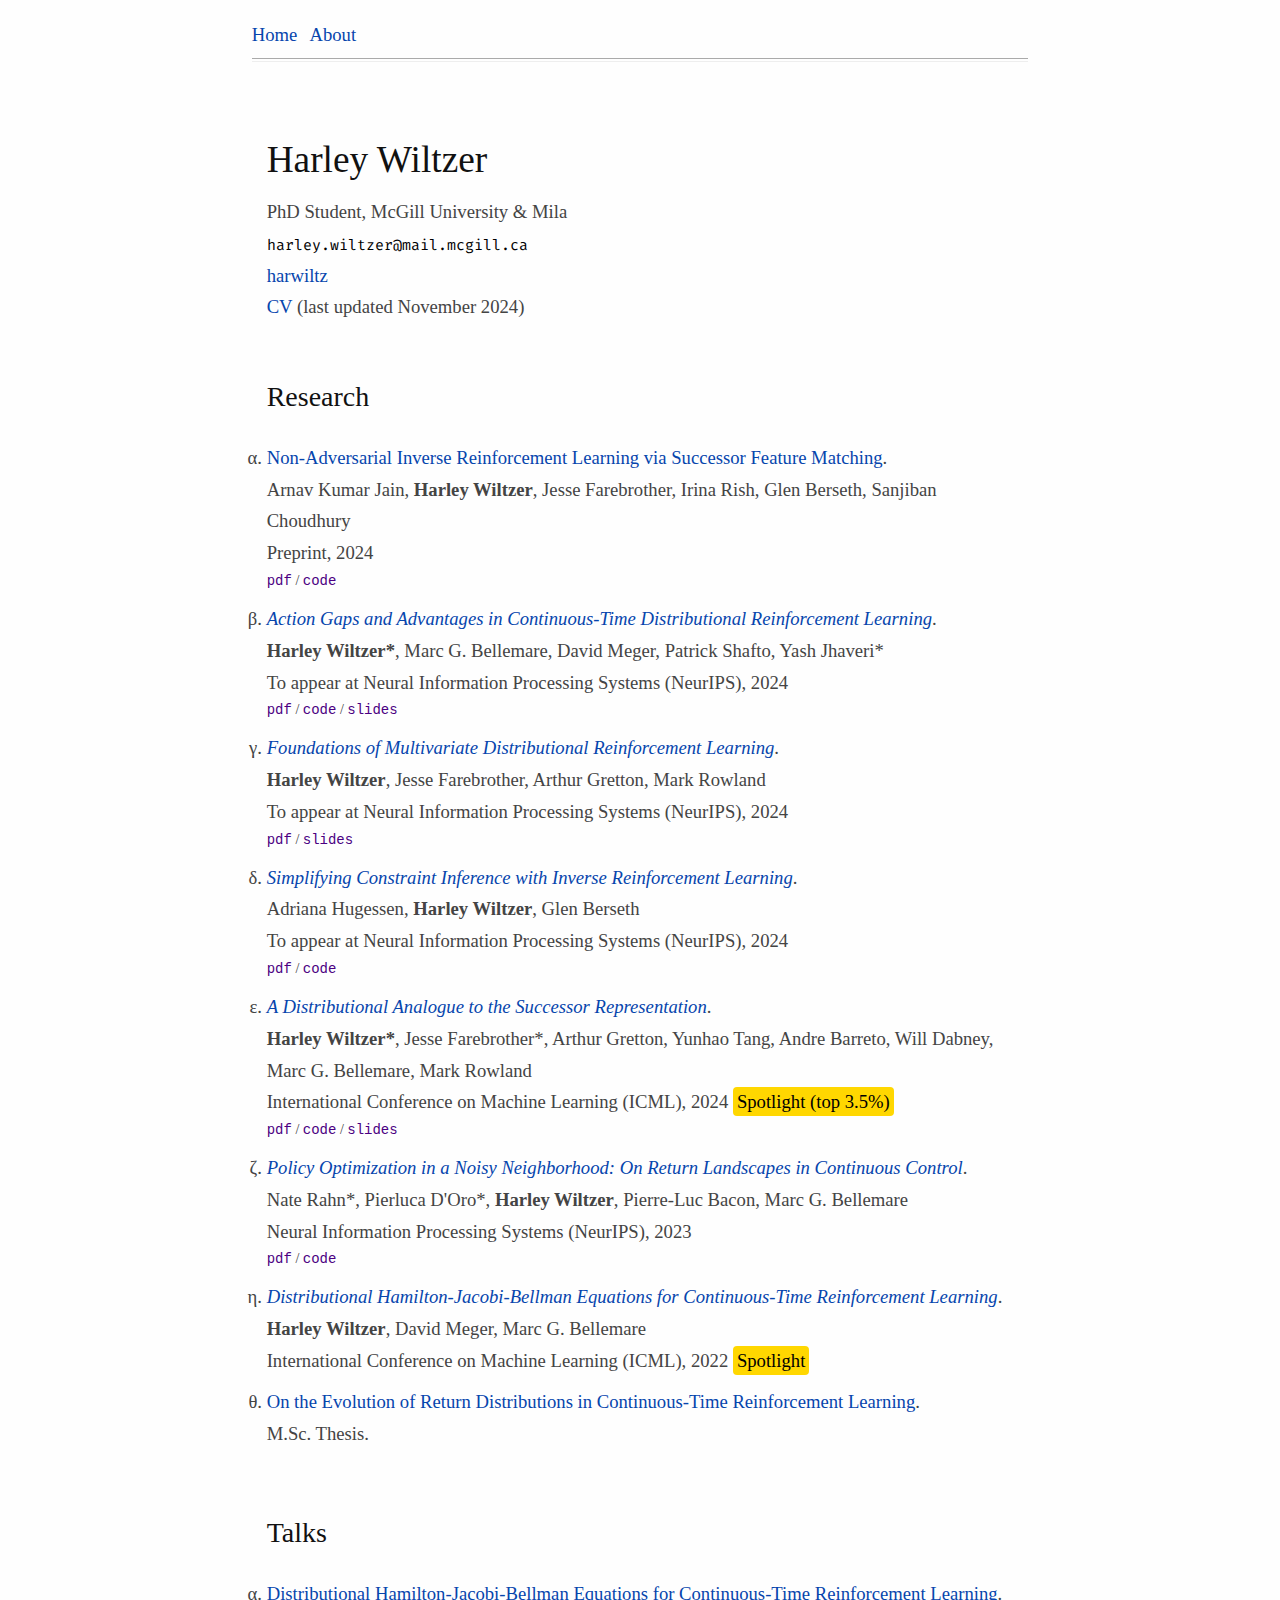
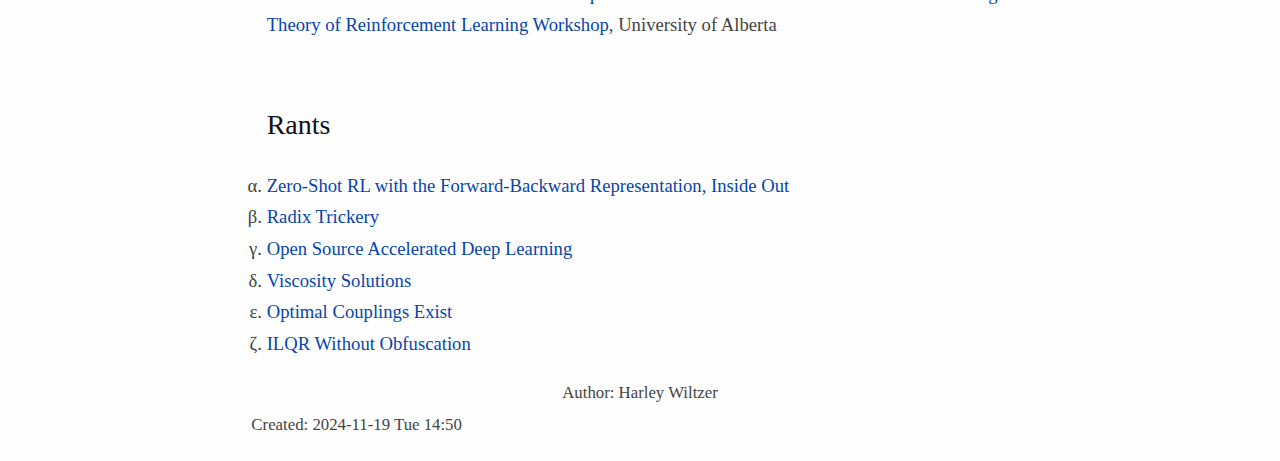
==== commit c6999fc6: "deploy: 2b0fecc0cbc0cda56f1af46b5935a1660b6d979b" ====
--- a/index.html
+++ b/index.html
@@ -3,7 +3,7 @@
 "http://www.w3.org/TR/xhtml1/DTD/xhtml1-strict.dtd">
 <html xmlns="http://www.w3.org/1999/xhtml" lang="en" xml:lang="en">
 <head>
-<!-- 2024-10-27 Sun 23:13 -->
+<!-- 2024-11-19 Tue 14:50 -->
 <meta http-equiv="Content-Type" content="text/html;charset=utf-8" />
 <meta name="viewport" content="width=device-width, initial-scale=1" />
 <title>Harley Wiltzer</title>
@@ -200,7 +200,7 @@
 </head>
 <body>
 <div id="content" class="content">
-<div class="header-navbar" id="org5fadbd0">
+<div class="header-navbar" id="org93af253">
 <ul class="org-ul">
 <li><a href="././index.html">Home</a></li>
 <li><a href="././about">About</a></li>
@@ -209,57 +209,111 @@
 
 </div>
 
-<div id="outline-container-orgfc4e41d" class="outline-2">
-<h2 id="orgfc4e41d">Harley Wiltzer</h2>
-<div class="outline-text-2" id="text-orgfc4e41d">
-<div class="coordinates" id="org49a6dc3">
+<div id="outline-container-org12e7496" class="outline-2">
+<h2 id="org12e7496">Harley Wiltzer</h2>
+<div class="outline-text-2" id="text-org12e7496">
+<div class="coordinates" id="org21db758">
 <ul class="org-ul">
 <li>PhD Student, McGill University &amp; Mila</li>
 <li><icon class="fa-solid fa-envelope-open"></icon> <code>harley.wiltzer@mail.mcgill.ca</code></li>
 <li><icon class="fa-brands fa-github"></icon> <a href="https://github.com/harwiltz">harwiltz</a></li>
-<li><icon class="fa-solid fa-pen-nib"></icon> <a href="./assets/AcademicCV.pdf">CV</a> (last updated July 2024)</li>
+<li><icon class="fa-solid fa-pen-nib"></icon> <a href="./assets/AcademicCV.pdf">CV</a> (last updated November 2024)</li>
 </ul>
 
 </div>
 </div>
 
-<div id="outline-container-orgb79de9c" class="outline-3">
-<h3 id="orgb79de9c">Research</h3>
-<div class="outline-text-3" id="text-orgb79de9c">
-<div class="research-list" id="orgabed6fd">
+<div id="outline-container-org08f3e7a" class="outline-3">
+<h3 id="org08f3e7a">Research</h3>
+<div class="outline-text-3" id="text-org08f3e7a">
+<div class="research-list" id="org6119345">
 <ol class="org-ol">
-<li><i><a href="https://arxiv.org/abs/2410.11022">Action Gaps and Advantages in Continuous-Time Distributional Reinforcement
+<li><p>
+<a href="https://arnavkj1995.github.io/SFM">Non-Adversarial Inverse Reinforcement Learning via Successor Feature
+Matching</a>. <br/>
+Arnav Kumar Jain, <b>Harley Wiltzer</b>, Jesse Farebrother, Irina Rish, Glen
+Berseth, Sanjiban Choudhury <br/>
+Preprint, 2024
+</p>
+<div class="paperlinks" id="orgc30e287">
+<p>
+<a href="https://arxiv.org/pdf/2411.07007">pdf</a> / <a href="https://github.com/arnavkj1995/SFM">code</a>
+</p>
+
+</div></li>
+<li><p>
+<i><a href="https://arxiv.org/abs/2410.11022">Action Gaps and Advantages in Continuous-Time Distributional Reinforcement
 Learning</a></i>. <br/>
 <b>Harley Wiltzer*</b>, Marc G. Bellemare, David Meger, Patrick Shafto, Yash
 Jhaveri* <br/>
-To appear at Neural Information Processing Systems (NeurIPS), 2024</li>
-<li><i><a href="https://arxiv.org/abs/2409.00328">Foundations of Multivariate Distributional Reinforcement Learning</a></i>. 
+To appear at Neural Information Processing Systems (NeurIPS), 2024
+</p>
+<div class="paperlinks" id="orgb198e6c">
+<p>
+<a href="https://arxiv.org/pdf/2410.11022">pdf</a> / <a href="https://github.com/harwiltz/distributional-superiority">code</a> / <a href="https://cs.mcgill.ca/~hwiltz/dsup-presentation">slides</a>
+</p>
+
+</div></li>
+<li><p>
+<i><a href="https://arxiv.org/abs/2409.00328">Foundations of Multivariate Distributional Reinforcement Learning</a></i>. 
    <br/>
 <b>Harley Wiltzer</b>, Jesse Farebrother, Arthur Gretton, Mark Rowland 
    <br/>
-To appear at Neural Information Processing Systems (NeurIPS), 2024</li>
-<li><i><a href="https://openreview.net/pdf?id=hAH6ZBLOAB">Simplifying Constraint Inference with Inverse Reinforcement Learning</a></i>.
+To appear at Neural Information Processing Systems (NeurIPS), 2024
+</p>
+<div class="paperlinks" id="orgd08fab7">
+<p>
+<a href="https://arxiv.org/pdf/2409.00328">pdf</a> / <a href="https://cs.mcgill.ca/~hwiltz/mvdrl-neurips">slides</a>
+</p>
+
+</div></li>
+<li><p>
+<i><a href="https://openreview.net/pdf?id=hAH6ZBLOAB">Simplifying Constraint Inference with Inverse Reinforcement Learning</a></i>.
 <br/>
 Adriana Hugessen, <b>Harley Wiltzer</b>, Glen Berseth <br/>
-To appear at Neural Information Processing Systems (NeurIPS), 2024</li>
-<li><i><a href="https://deepmind.google/research/publications/44717/">A
+To appear at Neural Information Processing Systems (NeurIPS), 2024
+</p>
+<div class="paperlinks" id="orgbdbdfe3">
+<p>
+<a href="https://openreview.net/pdf?id=T5Cerv7PT2">pdf</a> / <a href="https://github.com/ahugs/simple-icrl">code</a>
+</p>
+
+</div></li>
+<li><p>
+<i><a href="https://deepmind.google/research/publications/44717/">A
 Distributional Analogue to the Successor Representation</a></i>. 
    <br/>
 <b>Harley Wiltzer*</b>, Jesse Farebrother*, Arthur Gretton, Yunhao Tang,
 Andre Barreto, Will Dabney, Marc G. Bellemare, Mark Rowland 
    <br/>
 International Conference on Machine Learning (ICML), 2024
-<span class="spotlight"> Spotlight (top 3.5%)</span></li>
-<li><i><a href="https://arxiv.org/abs/2309.14597">Policy Optimization in a Noisy
+<span class="spotlight"> Spotlight (top 3.5%)</span>
+</p>
+<div class="paperlinks" id="orge1d1175">
+<p>
+<a href="https://arxiv.org/pdf/2402.08530.pdf">pdf</a> / <a href="https://github.com/JesseFarebro/distributional-sr">code</a> / <a href="https://cs.mcgill.ca/~hwiltz/dsm-presentation">slides</a>
+</p>
+
+</div></li>
+<li><p>
+<i><a href="https://arxiv.org/abs/2309.14597">Policy Optimization in a Noisy
 Neighborhood: On Return Landscapes in Continuous
 Control</a></i>.  <br/>
 Nate Rahn*, Pierluca D'Oro*, <b>Harley Wiltzer</b>, Pierre-Luc Bacon,
 Marc G. Bellemare  <br/>
-Neural Information Processing Systems (NeurIPS), 2023</li>
+Neural Information Processing Systems (NeurIPS), 2023
+</p>
+<div class="paperlinks" id="org55b7921">
+<p>
+<a href="https://arxiv.org/pdf/2309.14597">pdf</a> / <a href="https://github.com/nathanrahn/return-landscapes">code</a>
+</p>
+
+</div></li>
 <li><i><a href="https://arxiv.org/abs/2205.12184">Distributional Hamilton-Jacobi-Bellman Equations for
 Continuous-Time Reinforcement Learning</a></i>.  <br/>
 <b>Harley Wiltzer</b>, David Meger, Marc G. Bellemare  <br/>
-International Conference on Machine Learning (ICML), 2022</li>
+International Conference on Machine Learning (ICML), 2022
+<span class="spotlight"> Spotlight </span></li>
 <li><a href="./assets/thesis-msc.pdf">On the Evolution of Return Distributions in Continuous-Time
 Reinforcement Learning</a>.  <br/>
 M.Sc. Thesis.</li>
@@ -269,24 +323,24 @@
 </div>
 </div>
 
-<div id="outline-container-orga426f7d" class="outline-3">
-<h3 id="orga426f7d">Talks</h3>
-<div class="outline-text-3" id="text-orga426f7d">
-<div class="research-list" id="orgdd8ddb7">
+<div id="outline-container-org9a438e4" class="outline-3">
+<h3 id="org9a438e4">Talks</h3>
+<div class="outline-text-3" id="text-org9a438e4">
+<div class="research-list" id="org7a6e80b">
 <ol class="org-ol">
-<li><a href="https://bluejeans.com/s/bSa8N0a2wkS">Distributional Hamilton-Jacobi-Bellman Equations for
+<li><a href="https://www.youtube.com/watch?v=2Cc-2xT2-3k">Distributional Hamilton-Jacobi-Bellman Equations for
 Continuous-Time Reinforcement Learning</a>.  <br/>
-RL Sofa at Mila.</li>
+<a href="https://sites.google.com/view/rltheoryseminars/upper-bound-workshop?authuser=0">Theory of Reinforcement Learning Workshop</a>, University of Alberta</li>
 </ol>
 
 </div>
 </div>
 </div>
 
-<div id="outline-container-org0bcb445" class="outline-3">
-<h3 id="org0bcb445">Rants</h3>
-<div class="outline-text-3" id="text-org0bcb445">
-<div class="post-list" id="org3d51e93">
+<div id="outline-container-orgf0a7c53" class="outline-3">
+<h3 id="orgf0a7c53">Rants</h3>
+<div class="outline-text-3" id="text-orgf0a7c53">
+<div class="post-list" id="org97192eb">
 <ol class="org-ol">
 <li><a href="./posts/20240104-forward-backward/index.html">Zero-Shot RL with the Forward-Backward Representation, Inside Out</a></li>
 <li><a href="./posts/20221202-radix-trickery/index.html">Radix Trickery</a></li>
@@ -303,8 +357,7 @@
 </div>
 <div id="postamble" class="status">
 <p class="author">Author: Harley Wiltzer</p>
-<p class="date">Created: 2024-10-27 Sun 23:13</p>
-<p class="validation"><a href="https://validator.w3.org/check?uri=referer">Validate</a></p>
+<p class="date">Created: 2024-11-19 Tue 14:50</p>
 </div>
 </body>
 </html>
--- a/assets/css/homepage.css
+++ b/assets/css/homepage.css
@@ -21,9 +21,26 @@
     padding: 0;
 }
 
+.research-list ol p {
+    margin: 0;
+}
+
+.research-list li {
+    padding-bottom: 0.5em;
+}
+
 .spotlight {
     color: black;
     background-color: gold;
     border-radius: 4px;
     padding: 4px;
 }
+
+.paperlinks {
+    font-size: 75%;
+}
+
+.paperlinks a {
+    font-family: 'Courier New', monospace;
+    color: indigo;
+}
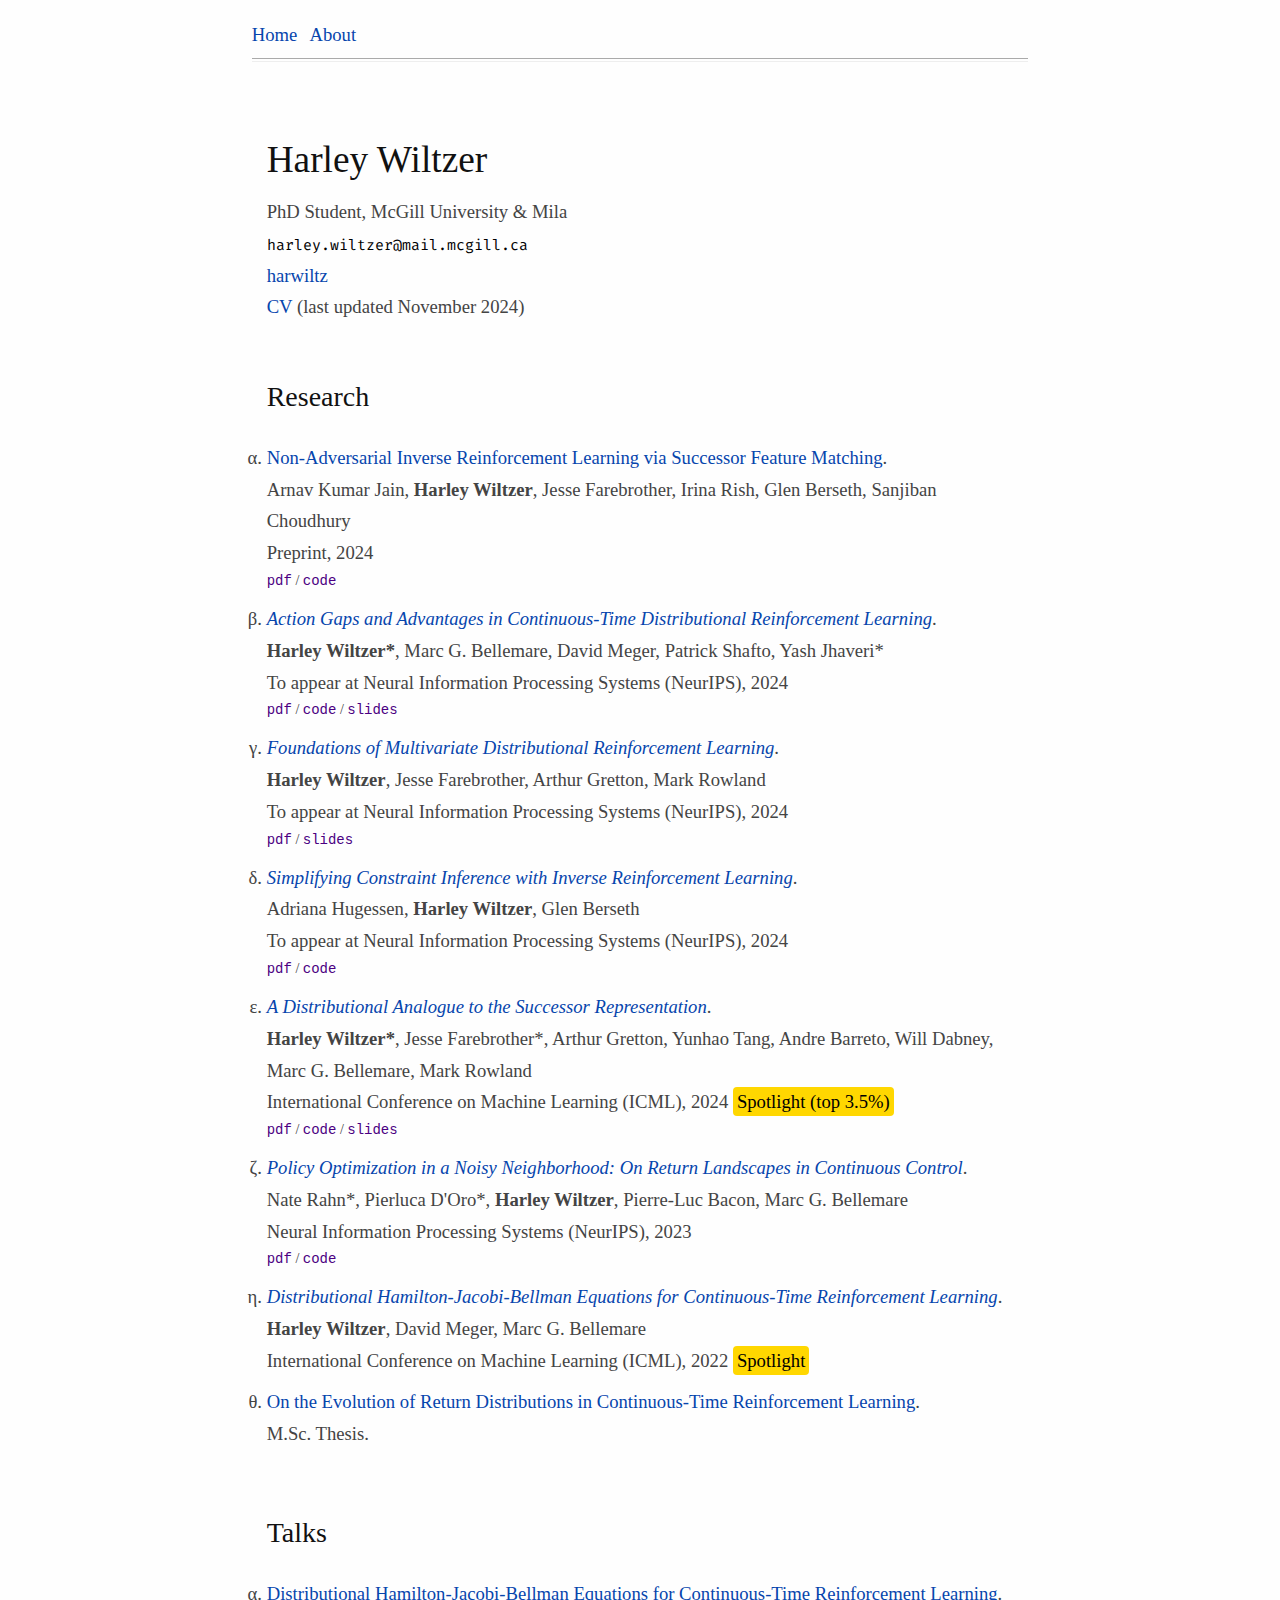
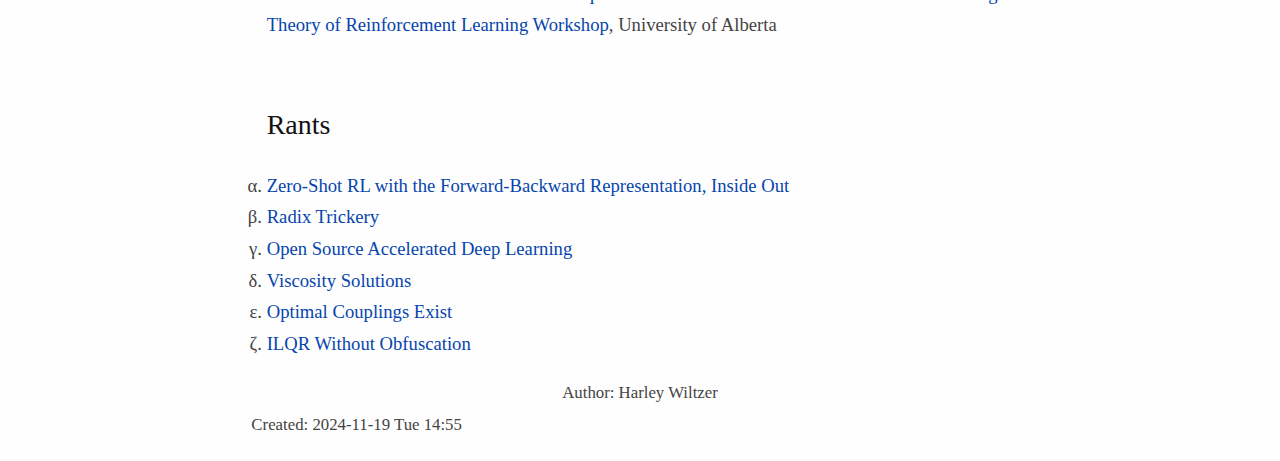
==== commit ede6a84d: "deploy: 12c7857eb5730603ea2c4d35624e9473882ba1b8" ====
--- a/index.html
+++ b/index.html
@@ -3,7 +3,7 @@
 "http://www.w3.org/TR/xhtml1/DTD/xhtml1-strict.dtd">
 <html xmlns="http://www.w3.org/1999/xhtml" lang="en" xml:lang="en">
 <head>
-<!-- 2024-11-19 Tue 14:50 -->
+<!-- 2024-11-19 Tue 14:55 -->
 <meta http-equiv="Content-Type" content="text/html;charset=utf-8" />
 <meta name="viewport" content="width=device-width, initial-scale=1" />
 <title>Harley Wiltzer</title>
@@ -200,7 +200,7 @@
 </head>
 <body>
 <div id="content" class="content">
-<div class="header-navbar" id="org93af253">
+<div class="header-navbar" id="org09b2299">
 <ul class="org-ul">
 <li><a href="././index.html">Home</a></li>
 <li><a href="././about">About</a></li>
@@ -209,10 +209,10 @@
 
 </div>
 
-<div id="outline-container-org12e7496" class="outline-2">
-<h2 id="org12e7496">Harley Wiltzer</h2>
-<div class="outline-text-2" id="text-org12e7496">
-<div class="coordinates" id="org21db758">
+<div id="outline-container-org8b0fd95" class="outline-2">
+<h2 id="org8b0fd95">Harley Wiltzer</h2>
+<div class="outline-text-2" id="text-org8b0fd95">
+<div class="coordinates" id="orgf3206be">
 <ul class="org-ul">
 <li>PhD Student, McGill University &amp; Mila</li>
 <li><icon class="fa-solid fa-envelope-open"></icon> <code>harley.wiltzer@mail.mcgill.ca</code></li>
@@ -223,10 +223,10 @@
 </div>
 </div>
 
-<div id="outline-container-org08f3e7a" class="outline-3">
-<h3 id="org08f3e7a">Research</h3>
-<div class="outline-text-3" id="text-org08f3e7a">
-<div class="research-list" id="org6119345">
+<div id="outline-container-orge791316" class="outline-3">
+<h3 id="orge791316">Research</h3>
+<div class="outline-text-3" id="text-orge791316">
+<div class="research-list" id="org666a89b">
 <ol class="org-ol">
 <li><p>
 <a href="https://arnavkj1995.github.io/SFM">Non-Adversarial Inverse Reinforcement Learning via Successor Feature
@@ -235,7 +235,7 @@
 Berseth, Sanjiban Choudhury <br/>
 Preprint, 2024
 </p>
-<div class="paperlinks" id="orgc30e287">
+<div class="paperlinks" id="org09cca62">
 <p>
 <a href="https://arxiv.org/pdf/2411.07007">pdf</a> / <a href="https://github.com/arnavkj1995/SFM">code</a>
 </p>
@@ -248,7 +248,7 @@
 Jhaveri* <br/>
 To appear at Neural Information Processing Systems (NeurIPS), 2024
 </p>
-<div class="paperlinks" id="orgb198e6c">
+<div class="paperlinks" id="org6296aa1">
 <p>
 <a href="https://arxiv.org/pdf/2410.11022">pdf</a> / <a href="https://github.com/harwiltz/distributional-superiority">code</a> / <a href="https://cs.mcgill.ca/~hwiltz/dsup-presentation">slides</a>
 </p>
@@ -261,7 +261,7 @@
    <br/>
 To appear at Neural Information Processing Systems (NeurIPS), 2024
 </p>
-<div class="paperlinks" id="orgd08fab7">
+<div class="paperlinks" id="org3bdc0a4">
 <p>
 <a href="https://arxiv.org/pdf/2409.00328">pdf</a> / <a href="https://cs.mcgill.ca/~hwiltz/mvdrl-neurips">slides</a>
 </p>
@@ -273,7 +273,7 @@
 Adriana Hugessen, <b>Harley Wiltzer</b>, Glen Berseth <br/>
 To appear at Neural Information Processing Systems (NeurIPS), 2024
 </p>
-<div class="paperlinks" id="orgbdbdfe3">
+<div class="paperlinks" id="orgd0dee4f">
 <p>
 <a href="https://openreview.net/pdf?id=T5Cerv7PT2">pdf</a> / <a href="https://github.com/ahugs/simple-icrl">code</a>
 </p>
@@ -289,7 +289,7 @@
 International Conference on Machine Learning (ICML), 2024
 <span class="spotlight"> Spotlight (top 3.5%)</span>
 </p>
-<div class="paperlinks" id="orge1d1175">
+<div class="paperlinks" id="org7afee39">
 <p>
 <a href="https://arxiv.org/pdf/2402.08530.pdf">pdf</a> / <a href="https://github.com/JesseFarebro/distributional-sr">code</a> / <a href="https://cs.mcgill.ca/~hwiltz/dsm-presentation">slides</a>
 </p>
@@ -303,7 +303,7 @@
 Marc G. Bellemare  <br/>
 Neural Information Processing Systems (NeurIPS), 2023
 </p>
-<div class="paperlinks" id="org55b7921">
+<div class="paperlinks" id="orgd1d909d">
 <p>
 <a href="https://arxiv.org/pdf/2309.14597">pdf</a> / <a href="https://github.com/nathanrahn/return-landscapes">code</a>
 </p>
@@ -323,10 +323,10 @@
 </div>
 </div>
 
-<div id="outline-container-org9a438e4" class="outline-3">
-<h3 id="org9a438e4">Talks</h3>
-<div class="outline-text-3" id="text-org9a438e4">
-<div class="research-list" id="org7a6e80b">
+<div id="outline-container-org2b04373" class="outline-3">
+<h3 id="org2b04373">Talks</h3>
+<div class="outline-text-3" id="text-org2b04373">
+<div class="research-list" id="orgcb21931">
 <ol class="org-ol">
 <li><a href="https://www.youtube.com/watch?v=2Cc-2xT2-3k">Distributional Hamilton-Jacobi-Bellman Equations for
 Continuous-Time Reinforcement Learning</a>.  <br/>
@@ -337,10 +337,10 @@
 </div>
 </div>
 
-<div id="outline-container-orgf0a7c53" class="outline-3">
-<h3 id="orgf0a7c53">Rants</h3>
-<div class="outline-text-3" id="text-orgf0a7c53">
-<div class="post-list" id="org97192eb">
+<div id="outline-container-orgf8c6283" class="outline-3">
+<h3 id="orgf8c6283">Rants</h3>
+<div class="outline-text-3" id="text-orgf8c6283">
+<div class="post-list" id="org8508524">
 <ol class="org-ol">
 <li><a href="./posts/20240104-forward-backward/index.html">Zero-Shot RL with the Forward-Backward Representation, Inside Out</a></li>
 <li><a href="./posts/20221202-radix-trickery/index.html">Radix Trickery</a></li>
@@ -357,7 +357,7 @@
 </div>
 <div id="postamble" class="status">
 <p class="author">Author: Harley Wiltzer</p>
-<p class="date">Created: 2024-11-19 Tue 14:50</p>
+<p class="date">Created: 2024-11-19 Tue 14:55</p>
 </div>
 </body>
 </html>
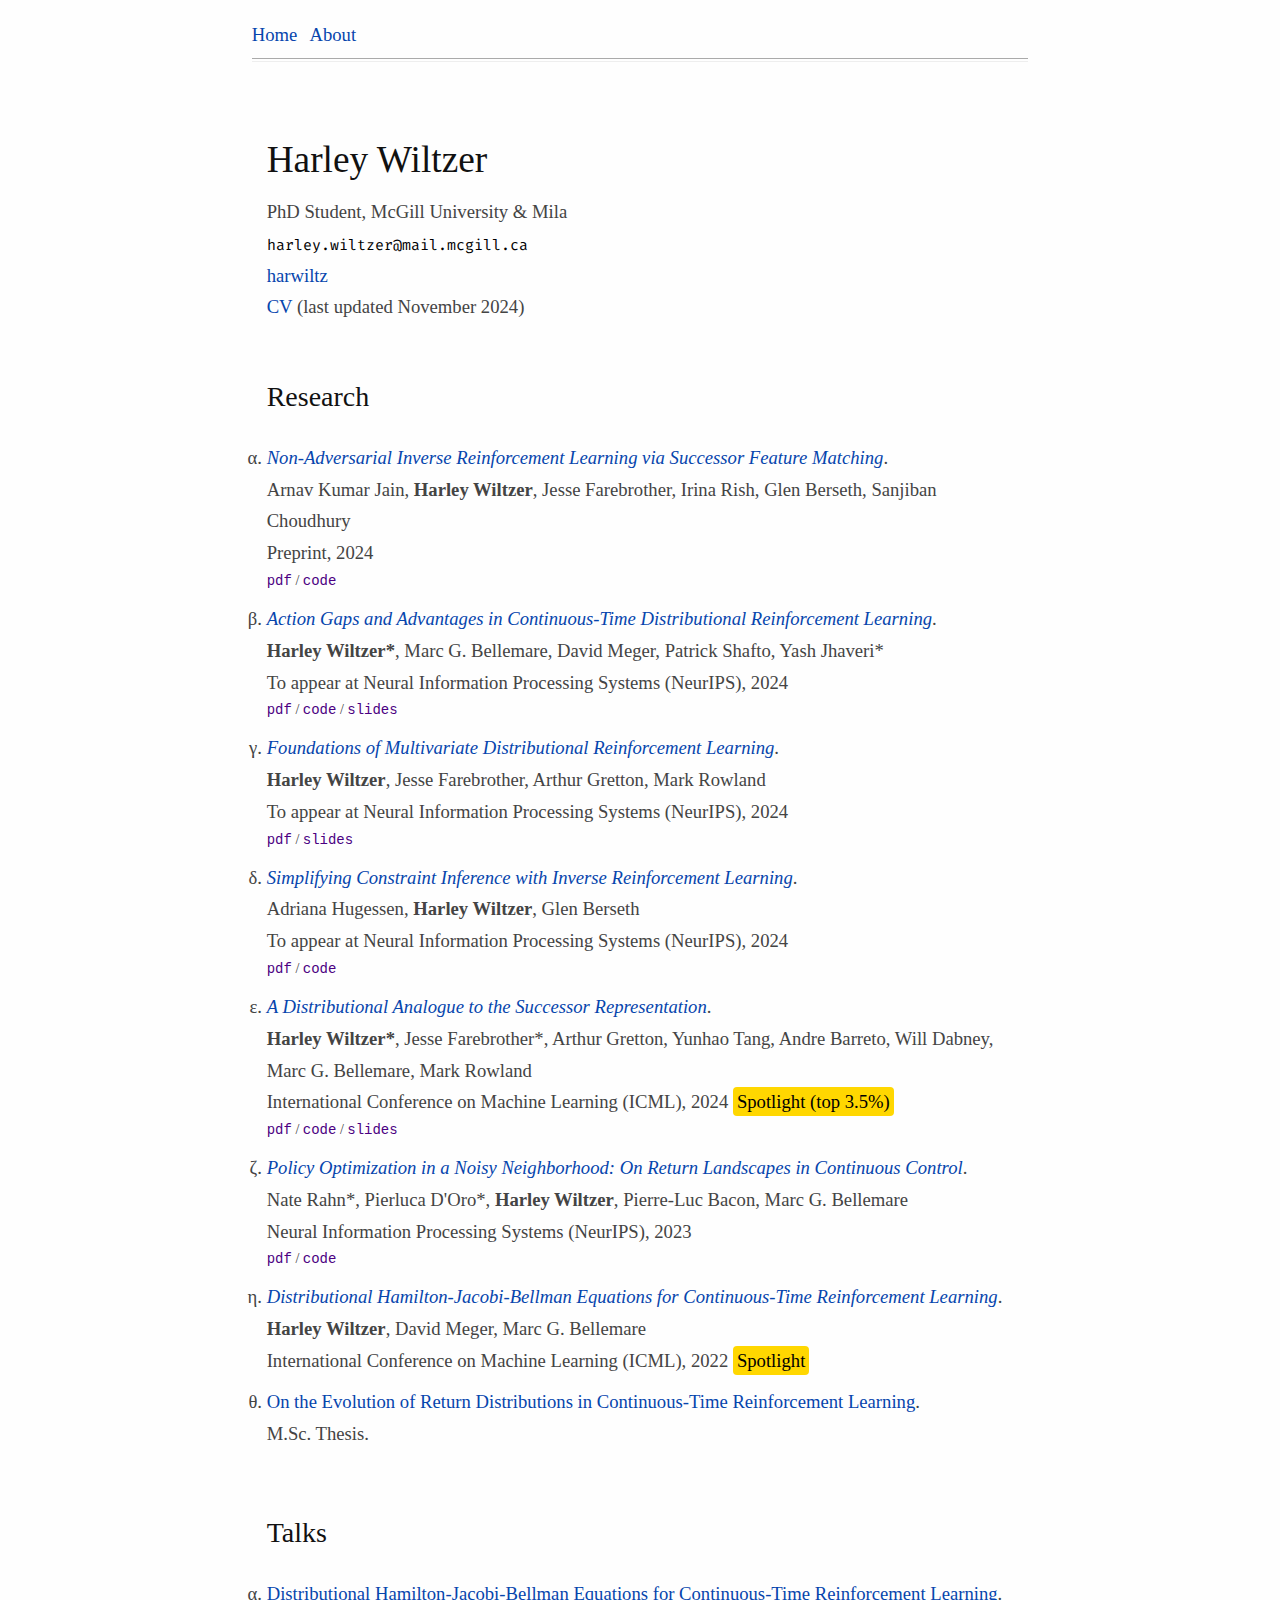
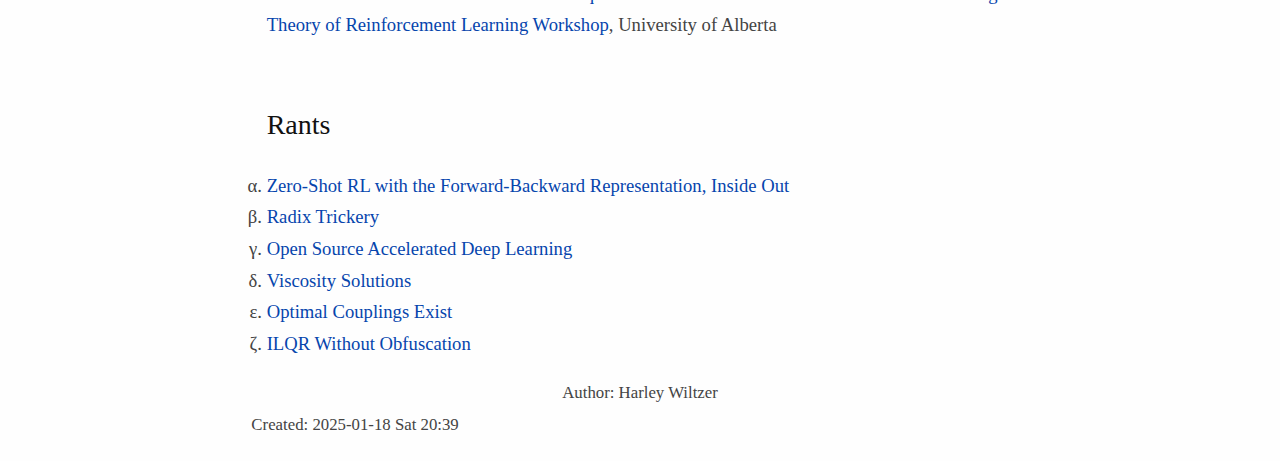
==== commit 553485d7: "deploy: bd64bf6485ef1fec3f26abb4a894f997846e991b" ====
--- a/index.html
+++ b/index.html
@@ -3,7 +3,7 @@
 "http://www.w3.org/TR/xhtml1/DTD/xhtml1-strict.dtd">
 <html xmlns="http://www.w3.org/1999/xhtml" lang="en" xml:lang="en">
 <head>
-<!-- 2024-11-19 Tue 14:55 -->
+<!-- 2025-01-18 Sat 20:39 -->
 <meta http-equiv="Content-Type" content="text/html;charset=utf-8" />
 <meta name="viewport" content="width=device-width, initial-scale=1" />
 <title>Harley Wiltzer</title>
@@ -200,7 +200,7 @@
 </head>
 <body>
 <div id="content" class="content">
-<div class="header-navbar" id="org09b2299">
+<div class="header-navbar" id="org1b31976">
 <ul class="org-ul">
 <li><a href="././index.html">Home</a></li>
 <li><a href="././about">About</a></li>
@@ -209,10 +209,10 @@
 
 </div>
 
-<div id="outline-container-org8b0fd95" class="outline-2">
-<h2 id="org8b0fd95">Harley Wiltzer</h2>
-<div class="outline-text-2" id="text-org8b0fd95">
-<div class="coordinates" id="orgf3206be">
+<div id="outline-container-org62055c0" class="outline-2">
+<h2 id="org62055c0">Harley Wiltzer</h2>
+<div class="outline-text-2" id="text-org62055c0">
+<div class="coordinates" id="org0a1d711">
 <ul class="org-ul">
 <li>PhD Student, McGill University &amp; Mila</li>
 <li><icon class="fa-solid fa-envelope-open"></icon> <code>harley.wiltzer@mail.mcgill.ca</code></li>
@@ -223,19 +223,19 @@
 </div>
 </div>
 
-<div id="outline-container-orge791316" class="outline-3">
-<h3 id="orge791316">Research</h3>
-<div class="outline-text-3" id="text-orge791316">
-<div class="research-list" id="org666a89b">
+<div id="outline-container-orgdc170ee" class="outline-3">
+<h3 id="orgdc170ee">Research</h3>
+<div class="outline-text-3" id="text-orgdc170ee">
+<div class="research-list" id="orgde0df3f">
 <ol class="org-ol">
 <li><p>
-<a href="https://arnavkj1995.github.io/SFM">Non-Adversarial Inverse Reinforcement Learning via Successor Feature
-Matching</a>. <br/>
+<i><a href="https://arnavkj1995.github.io/SFM">Non-Adversarial Inverse Reinforcement Learning via Successor Feature
+Matching</a></i>. <br/>
 Arnav Kumar Jain, <b>Harley Wiltzer</b>, Jesse Farebrother, Irina Rish, Glen
 Berseth, Sanjiban Choudhury <br/>
 Preprint, 2024
 </p>
-<div class="paperlinks" id="org09cca62">
+<div class="paperlinks" id="org6a44ecc">
 <p>
 <a href="https://arxiv.org/pdf/2411.07007">pdf</a> / <a href="https://github.com/arnavkj1995/SFM">code</a>
 </p>
@@ -248,7 +248,7 @@
 Jhaveri* <br/>
 To appear at Neural Information Processing Systems (NeurIPS), 2024
 </p>
-<div class="paperlinks" id="org6296aa1">
+<div class="paperlinks" id="org324178e">
 <p>
 <a href="https://arxiv.org/pdf/2410.11022">pdf</a> / <a href="https://github.com/harwiltz/distributional-superiority">code</a> / <a href="https://cs.mcgill.ca/~hwiltz/dsup-presentation">slides</a>
 </p>
@@ -261,7 +261,7 @@
    <br/>
 To appear at Neural Information Processing Systems (NeurIPS), 2024
 </p>
-<div class="paperlinks" id="org3bdc0a4">
+<div class="paperlinks" id="org5e99393">
 <p>
 <a href="https://arxiv.org/pdf/2409.00328">pdf</a> / <a href="https://cs.mcgill.ca/~hwiltz/mvdrl-neurips">slides</a>
 </p>
@@ -273,7 +273,7 @@
 Adriana Hugessen, <b>Harley Wiltzer</b>, Glen Berseth <br/>
 To appear at Neural Information Processing Systems (NeurIPS), 2024
 </p>
-<div class="paperlinks" id="orgd0dee4f">
+<div class="paperlinks" id="org8ebbe75">
 <p>
 <a href="https://openreview.net/pdf?id=T5Cerv7PT2">pdf</a> / <a href="https://github.com/ahugs/simple-icrl">code</a>
 </p>
@@ -289,7 +289,7 @@
 International Conference on Machine Learning (ICML), 2024
 <span class="spotlight"> Spotlight (top 3.5%)</span>
 </p>
-<div class="paperlinks" id="org7afee39">
+<div class="paperlinks" id="org359f310">
 <p>
 <a href="https://arxiv.org/pdf/2402.08530.pdf">pdf</a> / <a href="https://github.com/JesseFarebro/distributional-sr">code</a> / <a href="https://cs.mcgill.ca/~hwiltz/dsm-presentation">slides</a>
 </p>
@@ -303,7 +303,7 @@
 Marc G. Bellemare  <br/>
 Neural Information Processing Systems (NeurIPS), 2023
 </p>
-<div class="paperlinks" id="orgd1d909d">
+<div class="paperlinks" id="org1c44bc9">
 <p>
 <a href="https://arxiv.org/pdf/2309.14597">pdf</a> / <a href="https://github.com/nathanrahn/return-landscapes">code</a>
 </p>
@@ -323,10 +323,10 @@
 </div>
 </div>
 
-<div id="outline-container-org2b04373" class="outline-3">
-<h3 id="org2b04373">Talks</h3>
-<div class="outline-text-3" id="text-org2b04373">
-<div class="research-list" id="orgcb21931">
+<div id="outline-container-org671db7a" class="outline-3">
+<h3 id="org671db7a">Talks</h3>
+<div class="outline-text-3" id="text-org671db7a">
+<div class="research-list" id="org1a8ec46">
 <ol class="org-ol">
 <li><a href="https://www.youtube.com/watch?v=2Cc-2xT2-3k">Distributional Hamilton-Jacobi-Bellman Equations for
 Continuous-Time Reinforcement Learning</a>.  <br/>
@@ -337,10 +337,10 @@
 </div>
 </div>
 
-<div id="outline-container-orgf8c6283" class="outline-3">
-<h3 id="orgf8c6283">Rants</h3>
-<div class="outline-text-3" id="text-orgf8c6283">
-<div class="post-list" id="org8508524">
+<div id="outline-container-org9bece77" class="outline-3">
+<h3 id="org9bece77">Rants</h3>
+<div class="outline-text-3" id="text-org9bece77">
+<div class="post-list" id="org41d16d0">
 <ol class="org-ol">
 <li><a href="./posts/20240104-forward-backward/index.html">Zero-Shot RL with the Forward-Backward Representation, Inside Out</a></li>
 <li><a href="./posts/20221202-radix-trickery/index.html">Radix Trickery</a></li>
@@ -357,7 +357,7 @@
 </div>
 <div id="postamble" class="status">
 <p class="author">Author: Harley Wiltzer</p>
-<p class="date">Created: 2024-11-19 Tue 14:55</p>
+<p class="date">Created: 2025-01-18 Sat 20:39</p>
 </div>
 </body>
 </html>
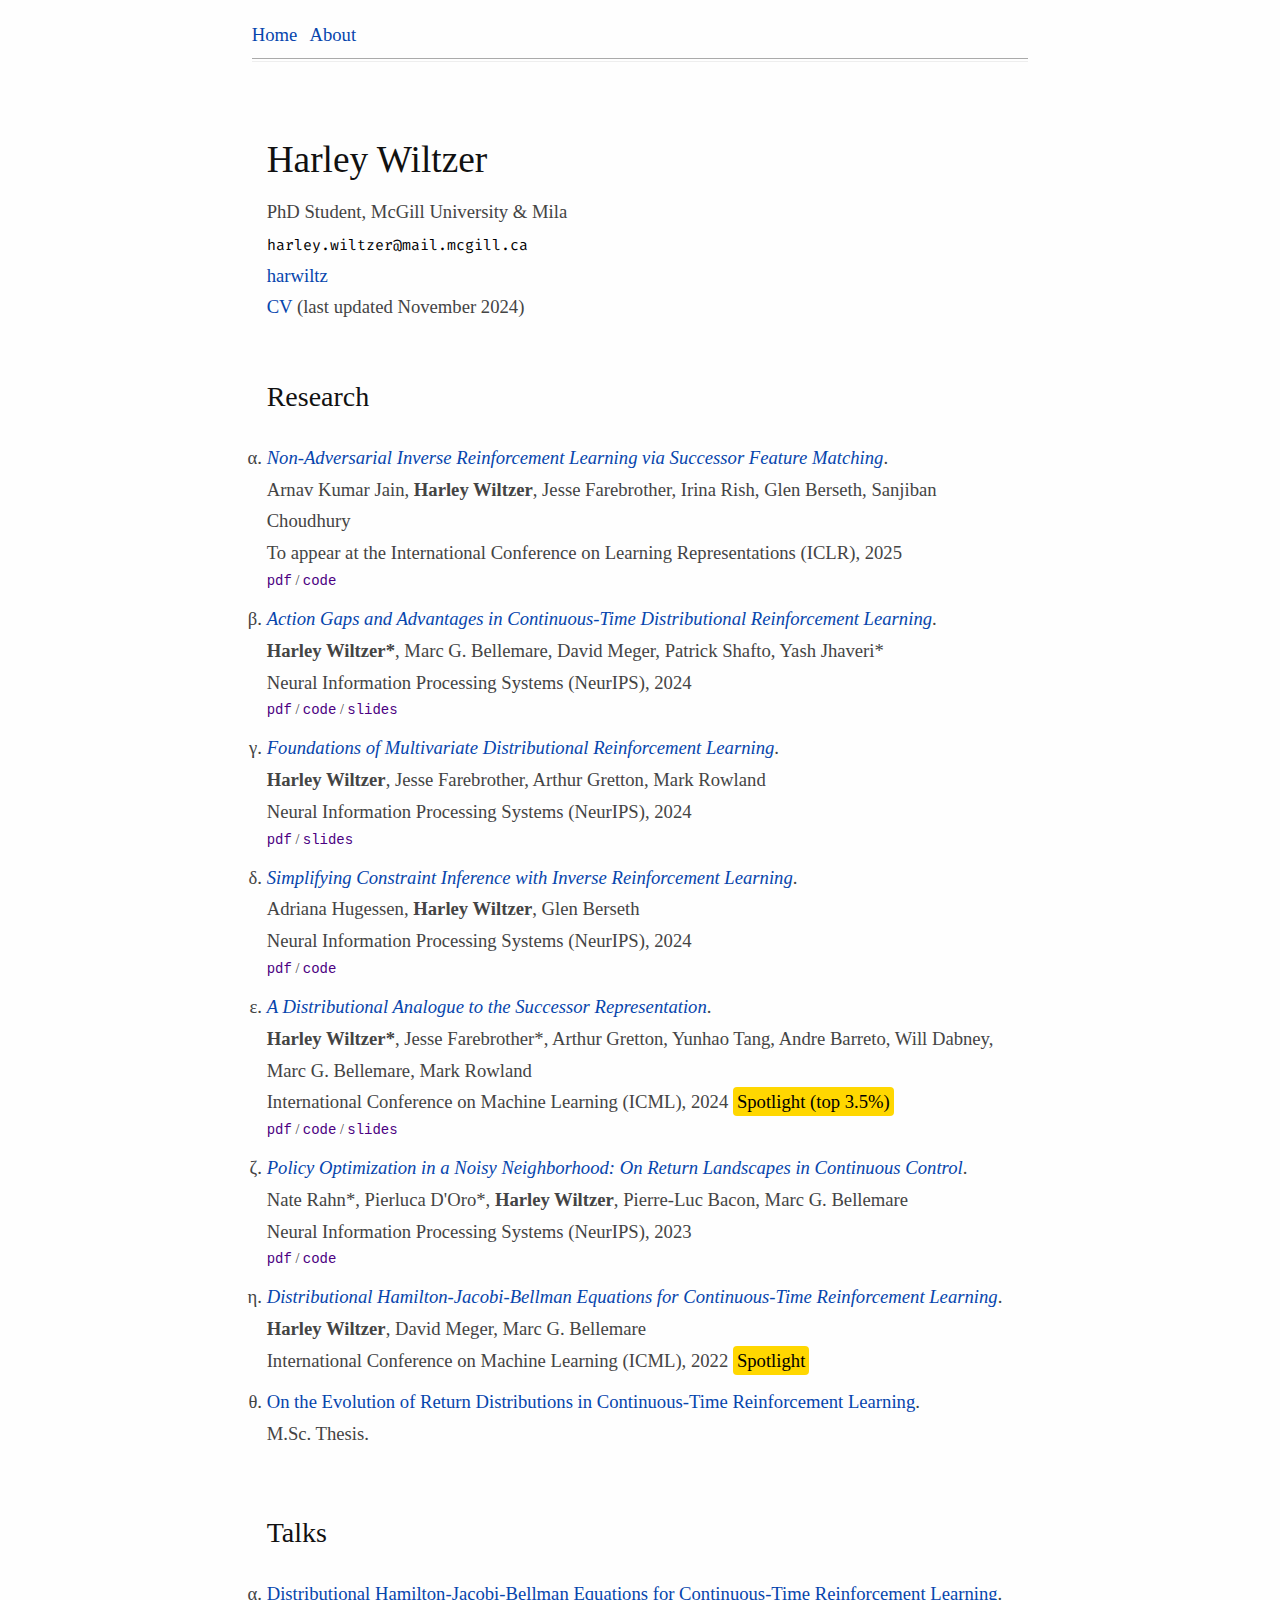
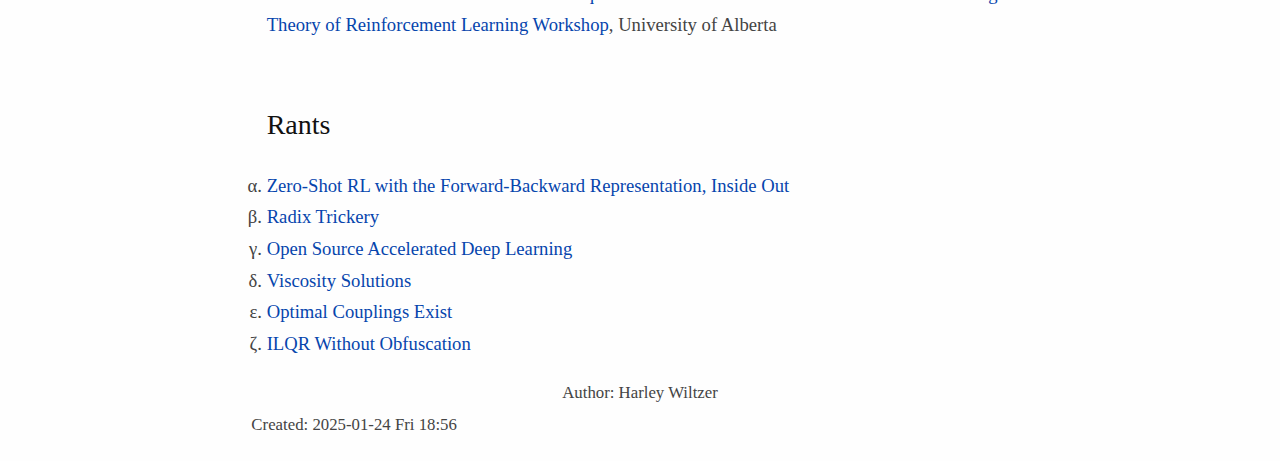
==== commit bfd534e4: "deploy: d4f58fe84f1ec15dc1c60d8fca6b7061bd6474ad" ====
--- a/index.html
+++ b/index.html
@@ -3,7 +3,7 @@
 "http://www.w3.org/TR/xhtml1/DTD/xhtml1-strict.dtd">
 <html xmlns="http://www.w3.org/1999/xhtml" lang="en" xml:lang="en">
 <head>
-<!-- 2025-01-18 Sat 20:39 -->
+<!-- 2025-01-24 Fri 18:56 -->
 <meta http-equiv="Content-Type" content="text/html;charset=utf-8" />
 <meta name="viewport" content="width=device-width, initial-scale=1" />
 <title>Harley Wiltzer</title>
@@ -200,7 +200,7 @@
 </head>
 <body>
 <div id="content" class="content">
-<div class="header-navbar" id="org1b31976">
+<div class="header-navbar" id="orgda84a54">
 <ul class="org-ul">
 <li><a href="././index.html">Home</a></li>
 <li><a href="././about">About</a></li>
@@ -209,10 +209,10 @@
 
 </div>
 
-<div id="outline-container-org62055c0" class="outline-2">
-<h2 id="org62055c0">Harley Wiltzer</h2>
-<div class="outline-text-2" id="text-org62055c0">
-<div class="coordinates" id="org0a1d711">
+<div id="outline-container-org1ba79b2" class="outline-2">
+<h2 id="org1ba79b2">Harley Wiltzer</h2>
+<div class="outline-text-2" id="text-org1ba79b2">
+<div class="coordinates" id="orgc0c09ea">
 <ul class="org-ul">
 <li>PhD Student, McGill University &amp; Mila</li>
 <li><icon class="fa-solid fa-envelope-open"></icon> <code>harley.wiltzer@mail.mcgill.ca</code></li>
@@ -223,19 +223,19 @@
 </div>
 </div>
 
-<div id="outline-container-orgdc170ee" class="outline-3">
-<h3 id="orgdc170ee">Research</h3>
-<div class="outline-text-3" id="text-orgdc170ee">
-<div class="research-list" id="orgde0df3f">
+<div id="outline-container-org9dcd34d" class="outline-3">
+<h3 id="org9dcd34d">Research</h3>
+<div class="outline-text-3" id="text-org9dcd34d">
+<div class="research-list" id="org02b6a0e">
 <ol class="org-ol">
 <li><p>
 <i><a href="https://arnavkj1995.github.io/SFM">Non-Adversarial Inverse Reinforcement Learning via Successor Feature
 Matching</a></i>. <br/>
 Arnav Kumar Jain, <b>Harley Wiltzer</b>, Jesse Farebrother, Irina Rish, Glen
 Berseth, Sanjiban Choudhury <br/>
-Preprint, 2024
-</p>
-<div class="paperlinks" id="org6a44ecc">
+To appear at the International Conference on Learning Representations (ICLR), 2025
+</p>
+<div class="paperlinks" id="orgceca60a">
 <p>
 <a href="https://arxiv.org/pdf/2411.07007">pdf</a> / <a href="https://github.com/arnavkj1995/SFM">code</a>
 </p>
@@ -246,9 +246,9 @@
 Learning</a></i>. <br/>
 <b>Harley Wiltzer*</b>, Marc G. Bellemare, David Meger, Patrick Shafto, Yash
 Jhaveri* <br/>
-To appear at Neural Information Processing Systems (NeurIPS), 2024
-</p>
-<div class="paperlinks" id="org324178e">
+Neural Information Processing Systems (NeurIPS), 2024
+</p>
+<div class="paperlinks" id="orgb4c6364">
 <p>
 <a href="https://arxiv.org/pdf/2410.11022">pdf</a> / <a href="https://github.com/harwiltz/distributional-superiority">code</a> / <a href="https://cs.mcgill.ca/~hwiltz/dsup-presentation">slides</a>
 </p>
@@ -259,9 +259,9 @@
    <br/>
 <b>Harley Wiltzer</b>, Jesse Farebrother, Arthur Gretton, Mark Rowland 
    <br/>
-To appear at Neural Information Processing Systems (NeurIPS), 2024
-</p>
-<div class="paperlinks" id="org5e99393">
+Neural Information Processing Systems (NeurIPS), 2024
+</p>
+<div class="paperlinks" id="org4fe6d57">
 <p>
 <a href="https://arxiv.org/pdf/2409.00328">pdf</a> / <a href="https://cs.mcgill.ca/~hwiltz/mvdrl-neurips">slides</a>
 </p>
@@ -271,9 +271,9 @@
 <i><a href="https://openreview.net/pdf?id=hAH6ZBLOAB">Simplifying Constraint Inference with Inverse Reinforcement Learning</a></i>.
 <br/>
 Adriana Hugessen, <b>Harley Wiltzer</b>, Glen Berseth <br/>
-To appear at Neural Information Processing Systems (NeurIPS), 2024
-</p>
-<div class="paperlinks" id="org8ebbe75">
+Neural Information Processing Systems (NeurIPS), 2024
+</p>
+<div class="paperlinks" id="orgb336c93">
 <p>
 <a href="https://openreview.net/pdf?id=T5Cerv7PT2">pdf</a> / <a href="https://github.com/ahugs/simple-icrl">code</a>
 </p>
@@ -289,7 +289,7 @@
 International Conference on Machine Learning (ICML), 2024
 <span class="spotlight"> Spotlight (top 3.5%)</span>
 </p>
-<div class="paperlinks" id="org359f310">
+<div class="paperlinks" id="orgede6115">
 <p>
 <a href="https://arxiv.org/pdf/2402.08530.pdf">pdf</a> / <a href="https://github.com/JesseFarebro/distributional-sr">code</a> / <a href="https://cs.mcgill.ca/~hwiltz/dsm-presentation">slides</a>
 </p>
@@ -303,7 +303,7 @@
 Marc G. Bellemare  <br/>
 Neural Information Processing Systems (NeurIPS), 2023
 </p>
-<div class="paperlinks" id="org1c44bc9">
+<div class="paperlinks" id="org8baae8f">
 <p>
 <a href="https://arxiv.org/pdf/2309.14597">pdf</a> / <a href="https://github.com/nathanrahn/return-landscapes">code</a>
 </p>
@@ -323,10 +323,10 @@
 </div>
 </div>
 
-<div id="outline-container-org671db7a" class="outline-3">
-<h3 id="org671db7a">Talks</h3>
-<div class="outline-text-3" id="text-org671db7a">
-<div class="research-list" id="org1a8ec46">
+<div id="outline-container-orgb8a4fb2" class="outline-3">
+<h3 id="orgb8a4fb2">Talks</h3>
+<div class="outline-text-3" id="text-orgb8a4fb2">
+<div class="research-list" id="org61ee717">
 <ol class="org-ol">
 <li><a href="https://www.youtube.com/watch?v=2Cc-2xT2-3k">Distributional Hamilton-Jacobi-Bellman Equations for
 Continuous-Time Reinforcement Learning</a>.  <br/>
@@ -337,10 +337,10 @@
 </div>
 </div>
 
-<div id="outline-container-org9bece77" class="outline-3">
-<h3 id="org9bece77">Rants</h3>
-<div class="outline-text-3" id="text-org9bece77">
-<div class="post-list" id="org41d16d0">
+<div id="outline-container-org5f8437a" class="outline-3">
+<h3 id="org5f8437a">Rants</h3>
+<div class="outline-text-3" id="text-org5f8437a">
+<div class="post-list" id="org841c66f">
 <ol class="org-ol">
 <li><a href="./posts/20240104-forward-backward/index.html">Zero-Shot RL with the Forward-Backward Representation, Inside Out</a></li>
 <li><a href="./posts/20221202-radix-trickery/index.html">Radix Trickery</a></li>
@@ -357,7 +357,7 @@
 </div>
 <div id="postamble" class="status">
 <p class="author">Author: Harley Wiltzer</p>
-<p class="date">Created: 2025-01-18 Sat 20:39</p>
+<p class="date">Created: 2025-01-24 Fri 18:56</p>
 </div>
 </body>
 </html>
